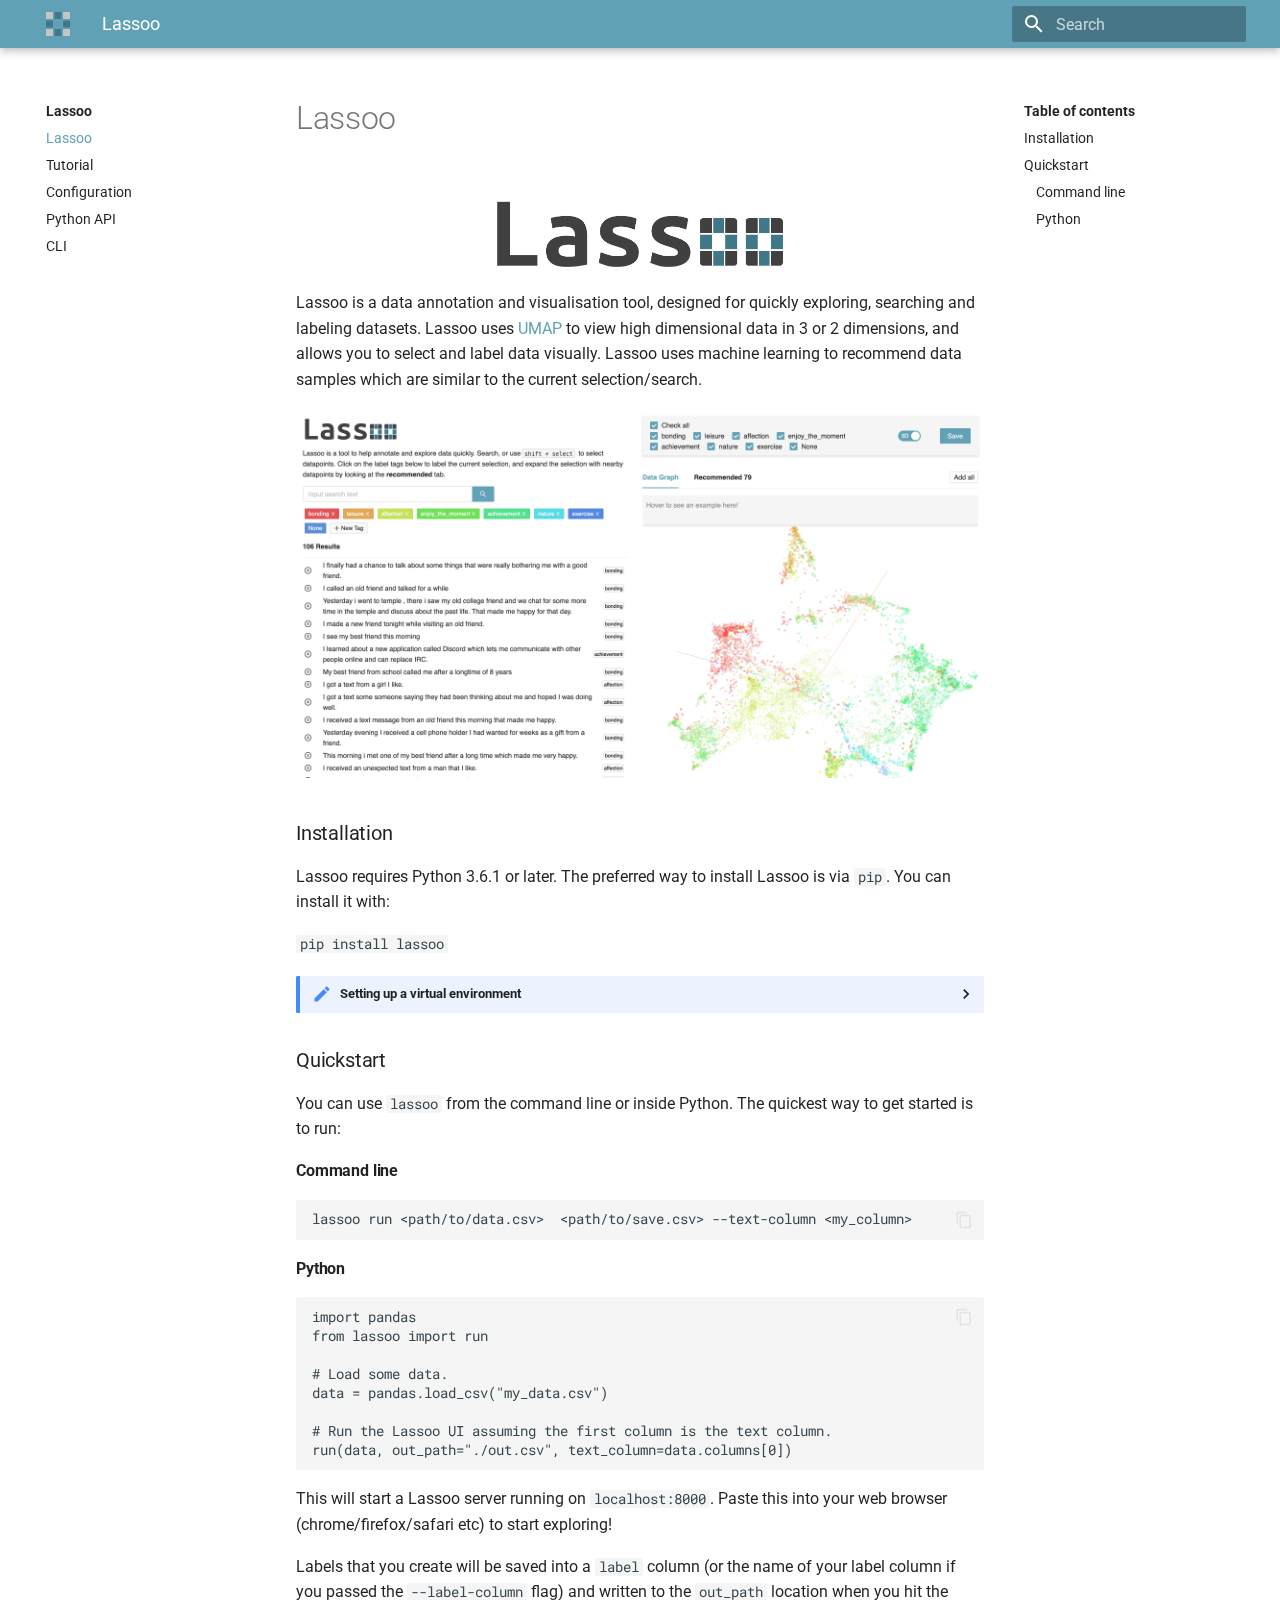
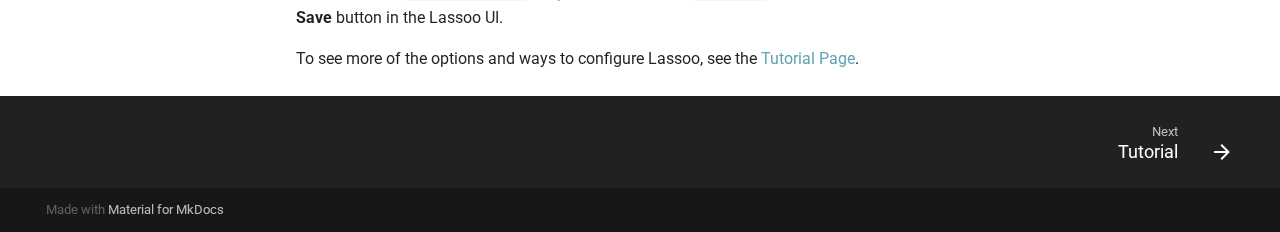
==== docs/index.html @ e3bbf241 "sketch" ====
<!doctype html>
<html lang="en" class="no-js">
  <head>
    
      <meta charset="utf-8">
      <meta name="viewport" content="width=device-width,initial-scale=1">
      
      
      
      
      <link rel="icon" href="img/lassoo.svg">
      <meta name="generator" content="mkdocs-1.1.2, mkdocs-material-7.1.0">
    
    
      
        <title>Lassoo</title>
      
    
    
      <link rel="stylesheet" href="assets/stylesheets/main.33e2939f.min.css">
      
        
        <link rel="stylesheet" href="assets/stylesheets/palette.ef6f36e2.min.css">
        
      
    
    
    
      
        
        <link rel="preconnect" href="https://fonts.gstatic.com" crossorigin>
        <link rel="stylesheet" href="https://fonts.googleapis.com/css?family=Roboto:300,400,400i,700%7CRoboto+Mono&display=fallback">
        <style>:root{--md-text-font-family:"Roboto";--md-code-font-family:"Roboto Mono"}</style>
      
    
    
    
      <link rel="stylesheet" href="extra.css">
    
    
      
    
    
  </head>
  
  
    
    
    
    
    
    <body dir="ltr" data-md-color-scheme="" data-md-color-primary="none" data-md-color-accent="none">
  
    
    <script>function __prefix(e){return new URL(".",location).pathname+"."+e}function __get(e,t=localStorage){return JSON.parse(t.getItem(__prefix(e)))}</script>
    
    <input class="md-toggle" data-md-toggle="drawer" type="checkbox" id="__drawer" autocomplete="off">
    <input class="md-toggle" data-md-toggle="search" type="checkbox" id="__search" autocomplete="off">
    <label class="md-overlay" for="__drawer"></label>
    <div data-md-component="skip">
      
        
        <a href="#installation" class="md-skip">
          Skip to content
        </a>
      
    </div>
    <div data-md-component="announce">
      
    </div>
    
      <header class="md-header" data-md-component="header">
  <nav class="md-header__inner md-grid" aria-label="Header">
    <a href="." title="Lassoo" class="md-header__button md-logo" aria-label="Lassoo" data-md-component="logo">
      
  <img src="img/lassoo.svg" alt="logo">

    </a>
    <label class="md-header__button md-icon" for="__drawer">
      <svg xmlns="http://www.w3.org/2000/svg" viewBox="0 0 24 24"><path d="M3 6h18v2H3V6m0 5h18v2H3v-2m0 5h18v2H3v-2z"/></svg>
    </label>
    <div class="md-header__title" data-md-component="header-title">
      <div class="md-header__ellipsis">
        <div class="md-header__topic">
          <span class="md-ellipsis">
            Lassoo
          </span>
        </div>
        <div class="md-header__topic" data-md-component="header-topic">
          <span class="md-ellipsis">
            
              Lassoo
            
          </span>
        </div>
      </div>
    </div>
    
    
    
      <label class="md-header__button md-icon" for="__search">
        <svg xmlns="http://www.w3.org/2000/svg" viewBox="0 0 24 24"><path d="M9.5 3A6.5 6.5 0 0 1 16 9.5c0 1.61-.59 3.09-1.56 4.23l.27.27h.79l5 5-1.5 1.5-5-5v-.79l-.27-.27A6.516 6.516 0 0 1 9.5 16 6.5 6.5 0 0 1 3 9.5 6.5 6.5 0 0 1 9.5 3m0 2C7 5 5 7 5 9.5S7 14 9.5 14 14 12 14 9.5 12 5 9.5 5z"/></svg>
      </label>
      
<div class="md-search" data-md-component="search" role="dialog">
  <label class="md-search__overlay" for="__search"></label>
  <div class="md-search__inner" role="search">
    <form class="md-search__form" name="search">
      <input type="text" class="md-search__input" name="query" aria-label="Search" placeholder="Search" autocapitalize="off" autocorrect="off" autocomplete="off" spellcheck="false" data-md-component="search-query" data-md-state="active" required>
      <label class="md-search__icon md-icon" for="__search">
        <svg xmlns="http://www.w3.org/2000/svg" viewBox="0 0 24 24"><path d="M9.5 3A6.5 6.5 0 0 1 16 9.5c0 1.61-.59 3.09-1.56 4.23l.27.27h.79l5 5-1.5 1.5-5-5v-.79l-.27-.27A6.516 6.516 0 0 1 9.5 16 6.5 6.5 0 0 1 3 9.5 6.5 6.5 0 0 1 9.5 3m0 2C7 5 5 7 5 9.5S7 14 9.5 14 14 12 14 9.5 12 5 9.5 5z"/></svg>
        <svg xmlns="http://www.w3.org/2000/svg" viewBox="0 0 24 24"><path d="M20 11v2H8l5.5 5.5-1.42 1.42L4.16 12l7.92-7.92L13.5 5.5 8 11h12z"/></svg>
      </label>
      <button type="reset" class="md-search__icon md-icon" aria-label="Clear" tabindex="-1">
        <svg xmlns="http://www.w3.org/2000/svg" viewBox="0 0 24 24"><path d="M19 6.41 17.59 5 12 10.59 6.41 5 5 6.41 10.59 12 5 17.59 6.41 19 12 13.41 17.59 19 19 17.59 13.41 12 19 6.41z"/></svg>
      </button>
    </form>
    <div class="md-search__output">
      <div class="md-search__scrollwrap" data-md-scrollfix>
        <div class="md-search-result" data-md-component="search-result">
          <div class="md-search-result__meta">
            Initializing search
          </div>
          <ol class="md-search-result__list"></ol>
        </div>
      </div>
    </div>
  </div>
</div>
    
    
  </nav>
</header>
    
    <div class="md-container" data-md-component="container">
      
      
        
      
      <main class="md-main" data-md-component="main">
        <div class="md-main__inner md-grid">
          
            
              
              <div class="md-sidebar md-sidebar--primary" data-md-component="sidebar" data-md-type="navigation" >
                <div class="md-sidebar__scrollwrap">
                  <div class="md-sidebar__inner">
                    


<nav class="md-nav md-nav--primary" aria-label="Navigation" data-md-level="0">
  <label class="md-nav__title" for="__drawer">
    <a href="." title="Lassoo" class="md-nav__button md-logo" aria-label="Lassoo" data-md-component="logo">
      
  <img src="img/lassoo.svg" alt="logo">

    </a>
    Lassoo
  </label>
  
  <ul class="md-nav__list" data-md-scrollfix>
    
      
      
      

  
  
    
  
  
    <li class="md-nav__item md-nav__item--active">
      
      <input class="md-nav__toggle md-toggle" data-md-toggle="toc" type="checkbox" id="__toc">
      
      
        <label class="md-nav__link md-nav__link--active" for="__toc">
          Lassoo
          <span class="md-nav__icon md-icon"></span>
        </label>
      
      <a href="." class="md-nav__link md-nav__link--active">
        Lassoo
      </a>
      
        
<nav class="md-nav md-nav--secondary" aria-label="Table of contents">
  
  
  
    <label class="md-nav__title" for="__toc">
      <span class="md-nav__icon md-icon"></span>
      Table of contents
    </label>
    <ul class="md-nav__list" data-md-component="toc" data-md-scrollfix>
      
        <li class="md-nav__item">
  <a href="#installation" class="md-nav__link">
    Installation
  </a>
  
</li>
      
        <li class="md-nav__item">
  <a href="#quickstart" class="md-nav__link">
    Quickstart
  </a>
  
    <nav class="md-nav" aria-label="Quickstart">
      <ul class="md-nav__list">
        
          <li class="md-nav__item">
  <a href="#command-line" class="md-nav__link">
    Command line
  </a>
  
</li>
        
          <li class="md-nav__item">
  <a href="#python" class="md-nav__link">
    Python
  </a>
  
</li>
        
      </ul>
    </nav>
  
</li>
      
    </ul>
  
</nav>
      
    </li>
  

    
      
      
      

  
  
  
    <li class="md-nav__item">
      <a href="tutorial/" class="md-nav__link">
        Tutorial
      </a>
    </li>
  

    
      
      
      

  
  
  
    <li class="md-nav__item">
      <a href="configuration/" class="md-nav__link">
        Configuration
      </a>
    </li>
  

    
      
      
      

  
  
  
    <li class="md-nav__item">
      <a href="python/" class="md-nav__link">
        Python API
      </a>
    </li>
  

    
      
      
      

  
  
  
    <li class="md-nav__item">
      <a href="cli/" class="md-nav__link">
        CLI
      </a>
    </li>
  

    
  </ul>
</nav>
                  </div>
                </div>
              </div>
            
            
              
              <div class="md-sidebar md-sidebar--secondary" data-md-component="sidebar" data-md-type="toc" >
                <div class="md-sidebar__scrollwrap">
                  <div class="md-sidebar__inner">
                    
<nav class="md-nav md-nav--secondary" aria-label="Table of contents">
  
  
  
    <label class="md-nav__title" for="__toc">
      <span class="md-nav__icon md-icon"></span>
      Table of contents
    </label>
    <ul class="md-nav__list" data-md-component="toc" data-md-scrollfix>
      
        <li class="md-nav__item">
  <a href="#installation" class="md-nav__link">
    Installation
  </a>
  
</li>
      
        <li class="md-nav__item">
  <a href="#quickstart" class="md-nav__link">
    Quickstart
  </a>
  
    <nav class="md-nav" aria-label="Quickstart">
      <ul class="md-nav__list">
        
          <li class="md-nav__item">
  <a href="#command-line" class="md-nav__link">
    Command line
  </a>
  
</li>
        
          <li class="md-nav__item">
  <a href="#python" class="md-nav__link">
    Python
  </a>
  
</li>
        
      </ul>
    </nav>
  
</li>
      
    </ul>
  
</nav>
                  </div>
                </div>
              </div>
            
          
          <div class="md-content" data-md-component="content">
            <article class="md-content__inner md-typeset">
              
                
                
                  <h1>Lassoo</h1>
                
                <p align="center">
<img src="./img/lassoo-text.png" width="300" title="hover text"> 
</p>

<p>Lassoo is a data annotation and visualisation tool, designed for quickly exploring, searching and labeling datasets. Lassoo uses <a href="https://umap-learn.readthedocs.io/en/latest/">UMAP</a> to view high dimensional data in 3 or 2 dimensions, and
allows you to select and label data visually. Lassoo uses machine learning to recommend data samples which are similar
to the current selection/search.</p>
<p><img src="./img/overview.png" title="ui example"> </p>
<h3 id="installation">Installation<a class="headerlink" href="#installation" title="Permanent link">#</a></h3>
<p>Lassoo requires Python 3.6.1 or later.
The preferred way to install Lassoo is via <code>pip</code>. You can install it with:</p>
<p><code>pip install lassoo</code></p>
<details>
<summary>Setting up a virtual environment </summary>

[Conda](https://conda.io/) can be used set up a virtual environment with the
version of Python required for Lassoo.  If you already have a Python 3
environment you want to use, you can skip to the 'installing via pip' section.

1.  [Download and install Conda](https://conda.io/projects/conda/en/latest/user-guide/install/index.html).

2.  Create a Conda environment with Python 3.7 (3.6 or 3.8 would work as well):

    ```
    conda create -n lassoo python=3.7
    ```

3.  Activate the Conda environment. You will need to activate the Conda environment in each terminal in which you want to use Lassoo:

    ```
    conda activate lassoo
    ```

</details>

<h3 id="quickstart">Quickstart<a class="headerlink" href="#quickstart" title="Permanent link">#</a></h3>
<p>You can use <code>lassoo</code> from the command line or inside Python. The quickest way to get started is to run:</p>
<h4 id="command-line">Command line<a class="headerlink" href="#command-line" title="Permanent link">#</a></h4>
<div class="codehilite"><pre><span></span><code>lassoo run &lt;path/to/data.csv&gt;  &lt;path/to/save.csv&gt; --text-column &lt;my_column&gt;
</code></pre></div>

<h4 id="python">Python<a class="headerlink" href="#python" title="Permanent link">#</a></h4>
<div class="codehilite"><pre><span></span><code><span class="kn">import</span> <span class="nn">pandas</span>
<span class="kn">from</span> <span class="nn">lassoo</span> <span class="kn">import</span> <span class="n">run</span>

<span class="c1"># Load some data.</span>
<span class="n">data</span> <span class="o">=</span> <span class="n">pandas</span><span class="o">.</span><span class="n">load_csv</span><span class="p">(</span><span class="s2">&quot;my_data.csv&quot;</span><span class="p">)</span>

<span class="c1"># Run the Lassoo UI assuming the first column is the text column.</span>
<span class="n">run</span><span class="p">(</span><span class="n">data</span><span class="p">,</span> <span class="n">out_path</span><span class="o">=</span><span class="s2">&quot;./out.csv&quot;</span><span class="p">,</span> <span class="n">text_column</span><span class="o">=</span><span class="n">data</span><span class="o">.</span><span class="n">columns</span><span class="p">[</span><span class="mi">0</span><span class="p">])</span>
</code></pre></div>

<p>This will start a Lassoo server running on <code>localhost:8000</code>. Paste this into your web browser (chrome/firefox/safari etc) to start exploring!</p>
<p>Labels that you create will be saved into a <code>label</code> column (or the name of your label column if you passed the <code>--label-column</code> flag) and written to the <code>out_path</code> location when you hit the <strong>Save</strong> button in the Lassoo UI.</p>
<p>To see more of the options and ways to configure Lassoo, see the <a href="tutorial/">Tutorial Page</a>.</p>
                
              
              
                


              
            </article>
          </div>
        </div>
        
      </main>
      
        
<footer class="md-footer">
  
    <nav class="md-footer__inner md-grid" aria-label="Footer">
      
      
        <a href="tutorial/" class="md-footer__link md-footer__link--next" rel="next">
          <div class="md-footer__title">
            <div class="md-ellipsis">
              <span class="md-footer__direction">
                Next
              </span>
              Tutorial
            </div>
          </div>
          <div class="md-footer__button md-icon">
            <svg xmlns="http://www.w3.org/2000/svg" viewBox="0 0 24 24"><path d="M4 11v2h12l-5.5 5.5 1.42 1.42L19.84 12l-7.92-7.92L10.5 5.5 16 11H4z"/></svg>
          </div>
        </a>
      
    </nav>
  
  <div class="md-footer-meta md-typeset">
    <div class="md-footer-meta__inner md-grid">
      <div class="md-footer-copyright">
        
        Made with
        <a href="https://squidfunk.github.io/mkdocs-material/" target="_blank" rel="noopener">
          Material for MkDocs
        </a>
        
      </div>
      
    </div>
  </div>
</footer>
      
    </div>
    <div class="md-dialog" data-md-component="dialog">
      <div class="md-dialog__inner md-typeset"></div>
    </div>
    <script id="__config" type="application/json">{"base": ".", "features": [], "translations": {"clipboard.copy": "Copy to clipboard", "clipboard.copied": "Copied to clipboard", "search.config.lang": "en", "search.config.pipeline": "trimmer, stopWordFilter", "search.config.separator": "[\\s\\-]+", "search.placeholder": "Search", "search.result.placeholder": "Type to start searching", "search.result.none": "No matching documents", "search.result.one": "1 matching document", "search.result.other": "# matching documents", "search.result.more.one": "1 more on this page", "search.result.more.other": "# more on this page", "search.result.term.missing": "Missing"}, "search": "assets/javascripts/workers/search.fe42c31b.min.js", "version": null}</script>
    
    
      <script src="assets/javascripts/bundle.d892486b.min.js"></script>
      
    
  </body>
</html>
---- docs/assets/stylesheets/main.33e2939f.min.css ----
@charset "UTF-8";html{box-sizing:border-box;-webkit-text-size-adjust:none;-ms-text-size-adjust:none;text-size-adjust:none}*,:after,:before{box-sizing:inherit}body{margin:0}a,button,input,label{-webkit-tap-highlight-color:transparent}a{color:inherit;text-decoration:none}hr{display:block;box-sizing:initial;height:.05rem;padding:0;overflow:visible;border:0}small{font-size:80%}sub,sup{line-height:1em}img{border-style:none}table{border-collapse:initial;border-spacing:0}td,th{font-weight:400;vertical-align:top}button{margin:0;padding:0;font-size:inherit;background:transparent;border:0}input{border:0;outline:none}:root{--md-default-fg-color:rgba(0,0,0,0.87);--md-default-fg-color--light:rgba(0,0,0,0.54);--md-default-fg-color--lighter:rgba(0,0,0,0.32);--md-default-fg-color--lightest:rgba(0,0,0,0.07);--md-default-bg-color:#fff;--md-default-bg-color--light:hsla(0,0%,100%,0.7);--md-default-bg-color--lighter:hsla(0,0%,100%,0.3);--md-default-bg-color--lightest:hsla(0,0%,100%,0.12);--md-primary-fg-color:#4051b5;--md-primary-fg-color--light:#5d6cc0;--md-primary-fg-color--dark:#303fa1;--md-primary-bg-color:#fff;--md-primary-bg-color--light:hsla(0,0%,100%,0.7);--md-accent-fg-color:#526cfe;--md-accent-fg-color--transparent:rgba(83,108,254,0.1);--md-accent-bg-color:#fff;--md-accent-bg-color--light:hsla(0,0%,100%,0.7)}:root>*{--md-code-fg-color:#36464e;--md-code-bg-color:#f5f5f5;--md-code-hl-color:rgba(255,255,0,0.5);--md-code-hl-number-color:#d52a2a;--md-code-hl-special-color:#db1457;--md-code-hl-function-color:#a846b9;--md-code-hl-constant-color:#6e59d9;--md-code-hl-keyword-color:#3f6ec6;--md-code-hl-string-color:#1c7d4d;--md-code-hl-name-color:var(--md-code-fg-color);--md-code-hl-operator-color:var(--md-default-fg-color--light);--md-code-hl-punctuation-color:var(--md-default-fg-color--light);--md-code-hl-comment-color:var(--md-default-fg-color--light);--md-code-hl-generic-color:var(--md-default-fg-color--light);--md-code-hl-variable-color:var(--md-default-fg-color--light);--md-typeset-color:var(--md-default-fg-color);--md-typeset-a-color:var(--md-primary-fg-color);--md-typeset-mark-color:rgba(255,255,0,0.5);--md-typeset-del-color:rgba(245,80,61,0.15);--md-typeset-ins-color:rgba(11,213,112,0.15);--md-typeset-kbd-color:#fafafa;--md-typeset-kbd-accent-color:#fff;--md-typeset-kbd-border-color:#b8b8b8;--md-admonition-fg-color:var(--md-default-fg-color);--md-admonition-bg-color:var(--md-default-bg-color);--md-footer-fg-color:#fff;--md-footer-fg-color--light:hsla(0,0%,100%,0.7);--md-footer-fg-color--lighter:hsla(0,0%,100%,0.3);--md-footer-bg-color:rgba(0,0,0,0.87);--md-footer-bg-color--dark:rgba(0,0,0,0.32)}.md-icon svg{display:block;width:1.2rem;height:1.2rem;fill:currentColor}body{-webkit-font-smoothing:antialiased;-moz-osx-font-smoothing:grayscale}body,input{font-feature-settings:"kern","liga";font-family:var(--md-text-font-family,_),-apple-system,BlinkMacSystemFont,Helvetica,Arial,sans-serif}body,code,input,kbd,pre{color:var(--md-typeset-color)}code,kbd,pre{font-feature-settings:"kern";font-family:var(--md-code-font-family,_),SFMono-Regular,Consolas,Menlo,monospace}:root{--md-typeset-table--ascending:url("data:image/svg+xml;charset=utf-8,<svg xmlns='http://www.w3.org/2000/svg' viewBox='0 0 24 24'><path d='M11 4h2v12l5.5-5.5 1.42 1.42L12 19.84l-7.92-7.92L5.5 10.5 11 16V4z'/></svg>");--md-typeset-table--descending:url("data:image/svg+xml;charset=utf-8,<svg xmlns='http://www.w3.org/2000/svg' viewBox='0 0 24 24'><path d='M13 20h-2V8l-5.5 5.5-1.42-1.42L12 4.16l7.92 7.92-1.42 1.42L13 8v12z'/></svg>")}.md-typeset{font-size:.8rem;line-height:1.6;-webkit-print-color-adjust:exact;color-adjust:exact}@media print{.md-typeset{font-size:.68rem}}.md-typeset blockquote,.md-typeset dl,.md-typeset figure,.md-typeset ol,.md-typeset pre,.md-typeset ul{display:flow-root;margin:1em 0}.md-typeset h1{margin:0 0 1.25em;color:var(--md-default-fg-color--light);font-size:2em;line-height:1.3}.md-typeset h1,.md-typeset h2{font-weight:300;letter-spacing:-.01em}.md-typeset h2{margin:1.6em 0 .64em;font-size:1.5625em;line-height:1.4}.md-typeset h3{margin:1.6em 0 .8em;font-weight:400;font-size:1.25em;line-height:1.5;letter-spacing:-.01em}.md-typeset h2+h3{margin-top:.8em}.md-typeset h4{margin:1em 0;font-weight:700;letter-spacing:-.01em}.md-typeset h5,.md-typeset h6{margin:1.25em 0;color:var(--md-default-fg-color--light);font-weight:700;font-size:.8em;letter-spacing:-.01em}.md-typeset h5{text-transform:uppercase}.md-typeset hr{display:flow-root;margin:1.5em 0;border-bottom:.05rem solid var(--md-default-fg-color--lightest)}.md-typeset a{color:var(--md-typeset-a-color);word-break:break-word}.md-typeset a,.md-typeset a:before{transition:color 125ms}.md-typeset a:focus,.md-typeset a:hover{color:var(--md-accent-fg-color)}.md-typeset code,.md-typeset kbd,.md-typeset pre{color:var(--md-code-fg-color);direction:ltr}@media print{.md-typeset code,.md-typeset kbd,.md-typeset pre{white-space:pre-wrap}}.md-typeset code{padding:0 .2941176471em;font-size:.85em;word-break:break-word;background-color:var(--md-code-bg-color);border-radius:.1rem;-webkit-box-decoration-break:clone;box-decoration-break:clone}.md-typeset code:not(.focus-visible){outline:none;-webkit-tap-highlight-color:transparent}.md-typeset h1 code,.md-typeset h2 code,.md-typeset h3 code,.md-typeset h4 code,.md-typeset h5 code,.md-typeset h6 code{margin:initial;padding:initial;background-color:initial;box-shadow:none}.md-typeset a code{color:currentColor}.md-typeset pre{position:relative;line-height:1.4}.md-typeset pre>code{display:block;margin:0;padding:.7720588235em 1.1764705882em;overflow:auto;word-break:normal;box-shadow:none;-webkit-box-decoration-break:slice;box-decoration-break:slice;touch-action:auto;scrollbar-width:thin;scrollbar-color:var(--md-default-fg-color--lighter) transparent}.md-typeset pre>code:hover{scrollbar-color:var(--md-accent-fg-color) transparent}.md-typeset pre>code::-webkit-scrollbar{width:.2rem;height:.2rem}.md-typeset pre>code::-webkit-scrollbar-thumb{background-color:var(--md-default-fg-color--lighter)}.md-typeset pre>code::-webkit-scrollbar-thumb:hover{background-color:var(--md-accent-fg-color)}@media screen and (max-width:44.9375em){.md-typeset>pre{margin:1em -.8rem}.md-typeset>pre code{border-radius:0}}.md-typeset kbd{display:inline-block;padding:0 .6666666667em;color:var(--md-default-fg-color);font-size:.75em;vertical-align:text-top;word-break:break-word;background-color:var(--md-typeset-kbd-color);border-radius:.1rem;box-shadow:0 .1rem 0 .05rem var(--md-typeset-kbd-border-color),0 .1rem 0 var(--md-typeset-kbd-border-color),0 -.1rem .2rem var(--md-typeset-kbd-accent-color) inset}.md-typeset mark{color:inherit;word-break:break-word;background-color:var(--md-typeset-mark-color);-webkit-box-decoration-break:clone;box-decoration-break:clone}.md-typeset abbr{text-decoration:none;border-bottom:.05rem dotted var(--md-default-fg-color--light);cursor:help}@media (hover:none){.md-typeset abbr{position:relative}.md-typeset abbr[title]:focus:after,.md-typeset abbr[title]:hover:after{box-shadow:0 2px 2px 0 rgba(0,0,0,.14),0 1px 5px 0 rgba(0,0,0,.12),0 3px 1px -2px rgba(0,0,0,.2);position:absolute;left:0;display:inline-block;width:auto;min-width:-webkit-max-content;min-width:-moz-max-content;min-width:max-content;max-width:80%;margin-top:2em;padding:.2rem .3rem;color:var(--md-default-bg-color);font-size:.7rem;background-color:var(--md-default-fg-color);border-radius:.1rem;content:attr(title)}}.md-typeset small{opacity:.75}.md-typeset sub,.md-typeset sup{margin-left:.078125em}[dir=rtl] .md-typeset sub,[dir=rtl] .md-typeset sup{margin-right:.078125em;margin-left:0}.md-typeset blockquote{padding-left:.6rem;color:var(--md-default-fg-color--light);border-left:.2rem solid var(--md-default-fg-color--lighter)}[dir=rtl] .md-typeset blockquote{padding-right:.6rem;padding-left:0;border-right:.2rem solid var(--md-default-fg-color--lighter);border-left:initial}.md-typeset ul{list-style-type:disc}.md-typeset ol,.md-typeset ul{margin-left:.625em;padding:0}[dir=rtl] .md-typeset ol,[dir=rtl] .md-typeset ul{margin-right:.625em;margin-left:0}.md-typeset ol ol,.md-typeset ul ol{list-style-type:lower-alpha}.md-typeset ol ol ol,.md-typeset ul ol ol{list-style-type:lower-roman}.md-typeset ol li,.md-typeset ul li{margin-bottom:.5em;margin-left:1.25em}[dir=rtl] .md-typeset ol li,[dir=rtl] .md-typeset ul li{margin-right:1.25em;margin-left:0}.md-typeset ol li blockquote,.md-typeset ol li p,.md-typeset ul li blockquote,.md-typeset ul li p{margin:.5em 0}.md-typeset ol li:last-child,.md-typeset ul li:last-child{margin-bottom:0}.md-typeset ol li ol,.md-typeset ol li ul,.md-typeset ul li ol,.md-typeset ul li ul{margin:.5em 0 .5em .625em}[dir=rtl] .md-typeset ol li ol,[dir=rtl] .md-typeset ol li ul,[dir=rtl] .md-typeset ul li ol,[dir=rtl] .md-typeset ul li ul{margin-right:.625em;margin-left:0}.md-typeset dd{margin:1em 0 1.5em 1.875em}[dir=rtl] .md-typeset dd{margin-right:1.875em;margin-left:0}.md-typeset img,.md-typeset svg{max-width:100%;height:auto}.md-typeset img[align=left],.md-typeset svg[align=left]{margin:1em 1em 1em 0}.md-typeset img[align=right],.md-typeset svg[align=right]{margin:1em 0 1em 1em}.md-typeset img[align]:only-child,.md-typeset svg[align]:only-child{margin-top:0}.md-typeset figure{width:-webkit-fit-content;width:-moz-fit-content;width:fit-content;max-width:100%;margin:0 auto;text-align:center}.md-typeset figure img{display:block}.md-typeset figcaption{max-width:24rem;margin:1em auto 2em;font-style:italic}.md-typeset iframe{max-width:100%}.md-typeset table:not([class]){display:inline-block;max-width:100%;overflow:auto;font-size:.64rem;background-color:var(--md-default-bg-color);border-radius:.1rem;box-shadow:0 .2rem .5rem rgba(0,0,0,.05),0 0 .05rem rgba(0,0,0,.1);touch-action:auto}@media print{.md-typeset table:not([class]){display:table}}.md-typeset table:not([class])+*{margin-top:1.5em}.md-typeset table:not([class]) td>:first-child,.md-typeset table:not([class]) th>:first-child{margin-top:0}.md-typeset table:not([class]) td>:last-child,.md-typeset table:not([class]) th>:last-child{margin-bottom:0}.md-typeset table:not([class]) td:not([align]),.md-typeset table:not([class]) th:not([align]){text-align:left}[dir=rtl] .md-typeset table:not([class]) td:not([align]),[dir=rtl] .md-typeset table:not([class]) th:not([align]){text-align:right}.md-typeset table:not([class]) th{min-width:5rem;padding:.9375em 1.25em;color:var(--md-default-bg-color);vertical-align:top;background-color:var(--md-default-fg-color--light)}.md-typeset table:not([class]) th a{color:inherit}.md-typeset table:not([class]) td{padding:.9375em 1.25em;vertical-align:top;border-top:.05rem solid var(--md-default-fg-color--lightest)}.md-typeset table:not([class]) tr{transition:background-color 125ms}.md-typeset table:not([class]) tr:hover{background-color:rgba(0,0,0,.035);box-shadow:0 .05rem 0 var(--md-default-bg-color) inset}.md-typeset table:not([class]) tr:first-child td{border-top:0}.md-typeset table:not([class]) a{word-break:normal}.md-typeset table th[role=columnheader]{cursor:pointer}.md-typeset table th[role=columnheader]:after{display:inline-block;width:1.2em;height:1.2em;margin-left:.5em;vertical-align:sub;-webkit-mask-repeat:no-repeat;mask-repeat:no-repeat;-webkit-mask-size:contain;mask-size:contain;content:""}.md-typeset table th[role=columnheader][aria-sort=ascending]:after{background-color:currentColor;-webkit-mask-image:var(--md-typeset-table--ascending);mask-image:var(--md-typeset-table--ascending)}.md-typeset table th[role=columnheader][aria-sort=descending]:after{background-color:currentColor;-webkit-mask-image:var(--md-typeset-table--descending);mask-image:var(--md-typeset-table--descending)}.md-typeset__scrollwrap{margin:1em -.8rem;overflow-x:auto;touch-action:auto}.md-typeset__table{display:inline-block;margin-bottom:.5em;padding:0 .8rem}@media print{.md-typeset__table{display:block}}html .md-typeset__table table{display:table;width:100%;margin:0;overflow:hidden}html{height:100%;overflow-x:hidden;font-size:125%}@media screen and (min-width:100em){html{font-size:137.5%}}@media screen and (min-width:125em){html{font-size:150%}}body{position:relative;display:flex;flex-direction:column;width:100%;min-height:100%;font-size:.5rem;background-color:var(--md-default-bg-color)}@media print{body{display:block}}@media screen and (max-width:59.9375em){body[data-md-state=lock]{position:fixed}}.md-grid{max-width:61rem;margin-right:auto;margin-left:auto}.md-container{display:flex;flex-direction:column;flex-grow:1}@media print{.md-container{display:block}}.md-main{flex-grow:1}.md-main__inner{display:flex;height:100%;margin-top:1.5rem}.md-ellipsis{overflow:hidden;white-space:nowrap;text-overflow:ellipsis}.md-toggle{display:none}.md-option{position:absolute;width:0;height:0;opacity:0}.md-option:checked+label:not([hidden]){display:block}.md-option.focus-visible+label{outline-style:auto}.md-skip{position:fixed;z-index:-1;margin:.5rem;padding:.3rem .5rem;color:var(--md-default-bg-color);font-size:.64rem;background-color:var(--md-default-fg-color);border-radius:.1rem;transform:translateY(.4rem);opacity:0}.md-skip:focus{z-index:10;transform:translateY(0);opacity:1;transition:transform .25s cubic-bezier(.4,0,.2,1),opacity 175ms 75ms}@page{margin:25mm}.md-announce{overflow:auto;background-color:var(--md-footer-bg-color)}@media print{.md-announce{display:none}}.md-announce__inner{margin:.6rem auto;padding:0 .8rem;color:var(--md-footer-fg-color);font-size:.7rem}:root{--md-clipboard-icon:url("data:image/svg+xml;charset=utf-8,<svg xmlns='http://www.w3.org/2000/svg' viewBox='0 0 24 24'><path d='M19 21H8V7h11m0-2H8a2 2 0 0 0-2 2v14a2 2 0 0 0 2 2h11a2 2 0 0 0 2-2V7a2 2 0 0 0-2-2m-3-4H4a2 2 0 0 0-2 2v14h2V3h12V1z'/></svg>")}.md-clipboard{position:absolute;top:.5em;right:.5em;z-index:1;width:1.5em;height:1.5em;color:var(--md-default-fg-color--lightest);border-radius:.1rem;cursor:pointer;transition:color .25s}@media print{.md-clipboard{display:none}}.md-clipboard:not(.focus-visible){outline:none;-webkit-tap-highlight-color:transparent}:hover>.md-clipboard{color:var(--md-default-fg-color--light)}.md-clipboard:focus,.md-clipboard:hover{color:var(--md-accent-fg-color)}.md-clipboard:after{display:block;width:1.125em;height:1.125em;margin:0 auto;background-color:currentColor;-webkit-mask-image:var(--md-clipboard-icon);mask-image:var(--md-clipboard-icon);-webkit-mask-repeat:no-repeat;mask-repeat:no-repeat;-webkit-mask-size:contain;mask-size:contain;content:""}.md-clipboard--inline{cursor:pointer}.md-clipboard--inline code{transition:color .25s,background-color .25s}.md-clipboard--inline:focus code,.md-clipboard--inline:hover code{color:var(--md-accent-fg-color);background-color:var(--md-accent-fg-color--transparent)}.md-content{flex-grow:1;overflow:hidden;scroll-padding-top:51.2rem}.md-content__inner{margin:0 .8rem 1.2rem;padding-top:.6rem}@media screen and (min-width:76.25em){.md-sidebar--primary:not([hidden])~.md-content>.md-content__inner{margin-left:1.2rem}[dir=rtl] .md-sidebar--primary:not([hidden])~.md-content>.md-content__inner{margin-right:1.2rem;margin-left:.8rem}.md-sidebar--secondary:not([hidden])~.md-content>.md-content__inner{margin-right:1.2rem}[dir=rtl] .md-sidebar--secondary:not([hidden])~.md-content>.md-content__inner{margin-right:.8rem;margin-left:1.2rem}}.md-content__inner:before{display:block;height:.4rem;content:""}.md-content__inner>:last-child{margin-bottom:0}.md-content__button{float:right;margin:.4rem 0 .4rem .4rem;padding:0}@media print{.md-content__button{display:none}}[dir=rtl] .md-content__button{float:left;margin-right:.4rem;margin-left:0}[dir=rtl] .md-content__button svg{transform:scaleX(-1)}.md-typeset .md-content__button{color:var(--md-default-fg-color--lighter)}.md-content__button svg{display:inline;vertical-align:top}.md-dialog{box-shadow:0 2px 2px 0 rgba(0,0,0,.14),0 1px 5px 0 rgba(0,0,0,.12),0 3px 1px -2px rgba(0,0,0,.2);position:fixed;right:.8rem;bottom:.8rem;left:auto;z-index:2;min-width:11.1rem;padding:.4rem .6rem;background-color:var(--md-default-fg-color);border-radius:.1rem;transform:translateY(100%);opacity:0;transition:transform 0ms .4s,opacity .4s;pointer-events:none}@media print{.md-dialog{display:none}}[dir=rtl] .md-dialog{right:auto;left:.8rem}.md-dialog[data-md-state=open]{transform:translateY(0);opacity:1;transition:transform .4s cubic-bezier(.075,.85,.175,1),opacity .4s;pointer-events:auto}.md-dialog__inner{color:var(--md-default-bg-color);font-size:.7rem}.md-typeset .md-button{display:inline-block;padding:.625em 2em;color:var(--md-primary-fg-color);font-weight:700;border:.1rem solid;border-radius:.1rem;transition:color 125ms,background-color 125ms,border-color 125ms}.md-typeset .md-button--primary{color:var(--md-primary-bg-color);background-color:var(--md-primary-fg-color);border-color:var(--md-primary-fg-color)}.md-typeset .md-button:focus,.md-typeset .md-button:hover{color:var(--md-accent-bg-color);background-color:var(--md-accent-fg-color);border-color:var(--md-accent-fg-color)}.md-typeset .md-input{height:1.8rem;padding:0 .6rem;font-size:.8rem;border-radius:.1rem;box-shadow:0 .2rem .5rem rgba(0,0,0,.1),0 .025rem .05rem rgba(0,0,0,.1);transition:box-shadow .25s}.md-typeset .md-input:focus,.md-typeset .md-input:hover{box-shadow:0 .4rem 1rem rgba(0,0,0,.15),0 .025rem .05rem rgba(0,0,0,.15)}.md-typeset .md-input--stretch{width:100%}.md-header{position:-webkit-sticky;position:sticky;top:0;right:0;left:0;z-index:2;color:var(--md-primary-bg-color);background-color:var(--md-primary-fg-color);box-shadow:0 0 .2rem transparent,0 .2rem .4rem transparent}@media print{.md-header{display:none}}.md-header[data-md-state=shadow]{box-shadow:0 0 .2rem rgba(0,0,0,.1),0 .2rem .4rem rgba(0,0,0,.2);transition:transform .25s cubic-bezier(.1,.7,.1,1),box-shadow .25s}.md-header[data-md-state=hidden]{transform:translateY(-100%);transition:transform .25s cubic-bezier(.8,0,.6,1),box-shadow .25s}.md-header .focus-visible{outline-color:currentColor}.md-header__inner{display:flex;align-items:center;padding:0 .2rem}.md-header__button{position:relative;z-index:1;margin:.2rem;padding:.4rem;color:currentColor;vertical-align:middle;cursor:pointer;transition:opacity .25s}.md-header__button:hover{opacity:.7}.md-header__button:not([hidden]){display:inline-block}.md-header__button:not(.focus-visible){outline:none;-webkit-tap-highlight-color:transparent}.md-header__button.md-logo{margin:.2rem;padding:.4rem}@media screen and (max-width:76.1875em){.md-header__button.md-logo{display:none}}.md-header__button.md-logo img,.md-header__button.md-logo svg{display:block;width:1.2rem;height:1.2rem;fill:currentColor}@media screen and (min-width:60em){.md-header__button[for=__search]{display:none}}.no-js .md-header__button[for=__search]{display:none}[dir=rtl] .md-header__button[for=__search] svg{transform:scaleX(-1)}@media screen and (min-width:76.25em){.md-header__button[for=__drawer]{display:none}}.md-header__topic{position:absolute;display:flex;max-width:100%;transition:transform .4s cubic-bezier(.1,.7,.1,1),opacity .15s}.md-header__topic+.md-header__topic{z-index:-1;transform:translateX(1.25rem);opacity:0;transition:transform .4s cubic-bezier(1,.7,.1,.1),opacity .15s;pointer-events:none}[dir=rtl] .md-header__topic+.md-header__topic{transform:translateX(-1.25rem)}.md-header__title{flex-grow:1;height:2.4rem;margin-right:.4rem;margin-left:1rem;font-size:.9rem;line-height:2.4rem}.md-header__title[data-md-state=active] .md-header__topic{z-index:-1;transform:translateX(-1.25rem);opacity:0;transition:transform .4s cubic-bezier(1,.7,.1,.1),opacity .15s;pointer-events:none}[dir=rtl] .md-header__title[data-md-state=active] .md-header__topic{transform:translateX(1.25rem)}.md-header__title[data-md-state=active] .md-header__topic+.md-header__topic{z-index:0;transform:translateX(0);opacity:1;transition:transform .4s cubic-bezier(.1,.7,.1,1),opacity .15s;pointer-events:auto}.md-header__title>.md-header__ellipsis{position:relative;width:100%;height:100%}.md-header__option{display:flex;flex-shrink:0;max-width:100%;white-space:nowrap;transition:max-width 0ms .25s,opacity .25s .25s}[data-md-toggle=search]:checked~.md-header .md-header__option{max-width:0;opacity:0;transition:max-width 0ms,opacity 0ms}.md-header__source{display:none}@media screen and (min-width:60em){.md-header__source{display:block;width:11.7rem;max-width:11.7rem;margin-left:1rem}[dir=rtl] .md-header__source{margin-right:1rem;margin-left:0}}@media screen and (min-width:76.25em){.md-header__source{margin-left:1.4rem}[dir=rtl] .md-header__source{margin-right:1.4rem}}.md-footer{color:var(--md-footer-fg-color);background-color:var(--md-footer-bg-color)}@media print{.md-footer{display:none}}.md-footer__inner{padding:.2rem;overflow:auto}.md-footer__link{display:flex;padding-top:1.4rem;padding-bottom:.4rem;transition:opacity .25s}@media screen and (min-width:45em){.md-footer__link{width:50%}}.md-footer__link:focus,.md-footer__link:hover{opacity:.7}.md-footer__link--prev{float:left}@media screen and (max-width:44.9375em){.md-footer__link--prev{width:25%}.md-footer__link--prev .md-footer__title{display:none}}[dir=rtl] .md-footer__link--prev{float:right}[dir=rtl] .md-footer__link--prev svg{transform:scaleX(-1)}.md-footer__link--next{float:right;text-align:right}@media screen and (max-width:44.9375em){.md-footer__link--next{width:75%}}[dir=rtl] .md-footer__link--next{float:left;text-align:left}[dir=rtl] .md-footer__link--next svg{transform:scaleX(-1)}.md-footer__title{position:relative;flex-grow:1;max-width:calc(100% - 2.4rem);padding:0 1rem;font-size:.9rem;line-height:2.4rem}.md-footer__button{margin:.2rem;padding:.4rem}.md-footer__direction{position:absolute;right:0;left:0;margin-top:-1rem;padding:0 1rem;font-size:.64rem;opacity:.7}.md-footer-meta{background-color:var(--md-footer-bg-color--dark)}.md-footer-meta__inner{display:flex;flex-wrap:wrap;justify-content:space-between;padding:.2rem}html .md-footer-meta.md-typeset a{color:var(--md-footer-fg-color--light)}html .md-footer-meta.md-typeset a:focus,html .md-footer-meta.md-typeset a:hover{color:var(--md-footer-fg-color)}.md-footer-copyright{width:100%;margin:auto .6rem;padding:.4rem 0;color:var(--md-footer-fg-color--lighter);font-size:.64rem}@media screen and (min-width:45em){.md-footer-copyright{width:auto}}.md-footer-copyright__highlight{color:var(--md-footer-fg-color--light)}.md-footer-social{margin:0 .4rem;padding:.2rem 0 .6rem}@media screen and (min-width:45em){.md-footer-social{padding:.6rem 0}}.md-footer-social__link{display:inline-block;width:1.6rem;height:1.6rem;text-align:center}.md-footer-social__link:before{line-height:1.9}.md-footer-social__link svg{max-height:.8rem;vertical-align:-25%;fill:currentColor}:root{--md-nav-icon--prev:url("data:image/svg+xml;charset=utf-8,<svg xmlns='http://www.w3.org/2000/svg' viewBox='0 0 24 24'><path d='M20 11v2H8l5.5 5.5-1.42 1.42L4.16 12l7.92-7.92L13.5 5.5 8 11h12z'/></svg>");--md-nav-icon--next:url("data:image/svg+xml;charset=utf-8,<svg xmlns='http://www.w3.org/2000/svg' viewBox='0 0 24 24'><path d='M8.59 16.58 13.17 12 8.59 7.41 10 6l6 6-6 6-1.41-1.42z'/></svg>");--md-toc-icon:url("data:image/svg+xml;charset=utf-8,<svg xmlns='http://www.w3.org/2000/svg' viewBox='0 0 24 24'><path d='M3 9h14V7H3v2m0 4h14v-2H3v2m0 4h14v-2H3v2m16 0h2v-2h-2v2m0-10v2h2V7h-2m0 6h2v-2h-2v2z'/></svg>")}.md-nav{font-size:.7rem;line-height:1.3}.md-nav__title{display:block;padding:0 .6rem;overflow:hidden;font-weight:700;text-overflow:ellipsis}.md-nav__title .md-nav__button{display:none}.md-nav__title .md-nav__button img{width:auto;height:100%}.md-nav__title .md-nav__button.md-logo img,.md-nav__title .md-nav__button.md-logo svg{display:block;width:2.4rem;height:2.4rem;fill:currentColor}.md-nav__list{margin:0;padding:0;list-style:none}.md-nav__item{padding:0 .6rem}.md-nav__item .md-nav__item{padding-right:0}[dir=rtl] .md-nav__item .md-nav__item{padding-right:.6rem;padding-left:0}.md-nav__link{display:block;margin-top:.625em;overflow:hidden;text-overflow:ellipsis;cursor:pointer;transition:color 125ms;scroll-snap-align:start}.md-nav__link[data-md-state=blur]{color:var(--md-default-fg-color--light)}.md-nav__item .md-nav__link--active{color:var(--md-typeset-a-color)}.md-nav__item--nested>.md-nav__link{color:inherit}.md-nav__link:focus,.md-nav__link:hover{color:var(--md-accent-fg-color)}.md-nav--primary .md-nav__link[for=__toc]{display:none}.md-nav--primary .md-nav__link[for=__toc] .md-icon:after{display:block;width:100%;height:100%;-webkit-mask-image:var(--md-toc-icon);mask-image:var(--md-toc-icon);background-color:currentColor}.md-nav--primary .md-nav__link[for=__toc]~.md-nav,.md-nav__source{display:none}@media screen and (max-width:76.1875em){.md-nav--primary,.md-nav--primary .md-nav{position:absolute;top:0;right:0;left:0;z-index:1;display:flex;flex-direction:column;height:100%;background-color:var(--md-default-bg-color)}.md-nav--primary .md-nav__item,.md-nav--primary .md-nav__title{font-size:.8rem;line-height:1.5}.md-nav--primary .md-nav__title{position:relative;height:5.6rem;padding:3rem .8rem .2rem;color:var(--md-default-fg-color--light);font-weight:400;line-height:2.4rem;white-space:nowrap;background-color:var(--md-default-fg-color--lightest);cursor:pointer}.md-nav--primary .md-nav__title .md-nav__icon{position:absolute;top:.4rem;left:.4rem;display:block;width:1.2rem;height:1.2rem;margin:.2rem}[dir=rtl] .md-nav--primary .md-nav__title .md-nav__icon{right:.4rem;left:auto}.md-nav--primary .md-nav__title .md-nav__icon:after{display:block;width:100%;height:100%;background-color:currentColor;-webkit-mask-image:var(--md-nav-icon--prev);mask-image:var(--md-nav-icon--prev);-webkit-mask-repeat:no-repeat;mask-repeat:no-repeat;-webkit-mask-size:contain;mask-size:contain;content:""}.md-nav--primary .md-nav__title~.md-nav__list{overflow-y:auto;background-color:var(--md-default-bg-color);box-shadow:0 .05rem 0 var(--md-default-fg-color--lightest) inset;-ms-scroll-snap-type:y mandatory;scroll-snap-type:y mandatory;touch-action:pan-y}.md-nav--primary .md-nav__title~.md-nav__list>:first-child{border-top:0}.md-nav--primary .md-nav__title[for=__drawer]{color:var(--md-primary-bg-color);background-color:var(--md-primary-fg-color)}.md-nav--primary .md-nav__title .md-logo{position:absolute;top:.2rem;left:.2rem;display:block;margin:.2rem;padding:.4rem}[dir=rtl] .md-nav--primary .md-nav__title .md-logo{right:.2rem;left:auto}.md-nav--primary .md-nav__list{flex:1}.md-nav--primary .md-nav__item{padding:0;border-top:.05rem solid var(--md-default-fg-color--lightest)}.md-nav--primary .md-nav__item--nested>.md-nav__link{padding-right:2.4rem}[dir=rtl] .md-nav--primary .md-nav__item--nested>.md-nav__link{padding-right:.8rem;padding-left:2.4rem}.md-nav--primary .md-nav__item--active>.md-nav__link{color:var(--md-typeset-a-color)}.md-nav--primary .md-nav__item--active>.md-nav__link:focus,.md-nav--primary .md-nav__item--active>.md-nav__link:hover{color:var(--md-accent-fg-color)}.md-nav--primary .md-nav__link{position:relative;margin-top:0;padding:.6rem .8rem}.md-nav--primary .md-nav__link .md-nav__icon{position:absolute;top:50%;right:.6rem;width:1.2rem;height:1.2rem;margin-top:-.6rem;color:inherit;font-size:1.2rem}[dir=rtl] .md-nav--primary .md-nav__link .md-nav__icon{right:auto;left:.6rem}.md-nav--primary .md-nav__link .md-nav__icon:after{display:block;width:100%;height:100%;background-color:currentColor;-webkit-mask-image:var(--md-nav-icon--next);mask-image:var(--md-nav-icon--next);-webkit-mask-repeat:no-repeat;mask-repeat:no-repeat;-webkit-mask-size:contain;mask-size:contain;content:""}[dir=rtl] .md-nav--primary .md-nav__icon:after{transform:scale(-1)}.md-nav--primary .md-nav--secondary .md-nav__link{position:static}.md-nav--primary .md-nav--secondary .md-nav{position:static;background-color:initial}.md-nav--primary .md-nav--secondary .md-nav .md-nav__link{padding-left:1.4rem}[dir=rtl] .md-nav--primary .md-nav--secondary .md-nav .md-nav__link{padding-right:1.4rem;padding-left:0}.md-nav--primary .md-nav--secondary .md-nav .md-nav .md-nav__link{padding-left:2rem}[dir=rtl] .md-nav--primary .md-nav--secondary .md-nav .md-nav .md-nav__link{padding-right:2rem;padding-left:0}.md-nav--primary .md-nav--secondary .md-nav .md-nav .md-nav .md-nav__link{padding-left:2.6rem}[dir=rtl] .md-nav--primary .md-nav--secondary .md-nav .md-nav .md-nav .md-nav__link{padding-right:2.6rem;padding-left:0}.md-nav--primary .md-nav--secondary .md-nav .md-nav .md-nav .md-nav .md-nav__link{padding-left:3.2rem}[dir=rtl] .md-nav--primary .md-nav--secondary .md-nav .md-nav .md-nav .md-nav .md-nav__link{padding-right:3.2rem;padding-left:0}.md-nav--secondary{background-color:initial}.md-nav__toggle~.md-nav{display:flex;transform:translateX(100%);opacity:0;transition:transform .25s cubic-bezier(.8,0,.6,1),opacity 125ms 50ms}[dir=rtl] .md-nav__toggle~.md-nav{transform:translateX(-100%)}.md-nav__toggle:checked~.md-nav{transform:translateX(0);opacity:1;transition:transform .25s cubic-bezier(.4,0,.2,1),opacity 125ms 125ms}.md-nav__toggle:checked~.md-nav>.md-nav__list{-webkit-backface-visibility:hidden;backface-visibility:hidden}}@media screen and (max-width:59.9375em){.md-nav--primary .md-nav__link[for=__toc]{display:block;padding-right:2.4rem}[dir=rtl] .md-nav--primary .md-nav__link[for=__toc]{padding-right:.8rem;padding-left:2.4rem}.md-nav--primary .md-nav__link[for=__toc] .md-icon:after{content:""}.md-nav--primary .md-nav__link[for=__toc]+.md-nav__link{display:none}.md-nav--primary .md-nav__link[for=__toc]~.md-nav{display:flex}.md-nav__source{display:block;padding:0 .2rem;color:var(--md-primary-bg-color);background-color:var(--md-primary-fg-color--dark)}}@media screen and (min-width:60em) and (max-width:76.1875em){.md-nav--integrated .md-nav__link[for=__toc]{display:block;padding-right:2.4rem;scroll-snap-align:none}[dir=rtl] .md-nav--integrated .md-nav__link[for=__toc]{padding-right:.8rem;padding-left:2.4rem}.md-nav--integrated .md-nav__link[for=__toc] .md-icon:after{content:""}.md-nav--integrated .md-nav__link[for=__toc]+.md-nav__link{display:none}.md-nav--integrated .md-nav__link[for=__toc]~.md-nav{display:flex}}@media screen and (min-width:60em){.md-nav--secondary .md-nav__title[for=__toc]{scroll-snap-align:start}.md-nav--secondary .md-nav__title .md-nav__icon{display:none}}@media screen and (min-width:76.25em){.md-nav{transition:max-height .25s cubic-bezier(.86,0,.07,1)}.md-nav--primary .md-nav__title[for=__drawer]{scroll-snap-align:start}.md-nav--primary .md-nav__title .md-nav__icon,.md-nav__toggle~.md-nav{display:none}.md-nav__toggle:checked~.md-nav,.md-nav__toggle:indeterminate~.md-nav{display:block}.md-nav__item--nested>.md-nav>.md-nav__title{display:none}.md-nav__item--section{display:block;margin:1.25em 0}.md-nav__item--section:last-child{margin-bottom:0}.md-nav__item--section>.md-nav__link{display:none}.md-nav__item--section>.md-nav{display:block}.md-nav__item--section>.md-nav>.md-nav__title{display:block;padding:0;pointer-events:none;scroll-snap-align:start}.md-nav__item--section>.md-nav>.md-nav__list>.md-nav__item{padding:0}.md-nav__icon{float:right;width:.9rem;height:.9rem;transition:transform .25s}[dir=rtl] .md-nav__icon{float:left;transform:rotate(180deg)}.md-nav__icon:after{display:inline-block;width:100%;height:100%;vertical-align:-.1rem;background-color:currentColor;-webkit-mask-image:var(--md-nav-icon--next);mask-image:var(--md-nav-icon--next);-webkit-mask-repeat:no-repeat;mask-repeat:no-repeat;-webkit-mask-size:contain;mask-size:contain;content:""}.md-nav__item--nested .md-nav__toggle:checked~.md-nav__link .md-nav__icon,.md-nav__item--nested .md-nav__toggle:indeterminate~.md-nav__link .md-nav__icon{transform:rotate(90deg)}.md-nav--lifted>.md-nav__list>.md-nav__item,.md-nav--lifted>.md-nav__list>.md-nav__item--nested,.md-nav--lifted>.md-nav__title{display:none}.md-nav--lifted>.md-nav__list>.md-nav__item--active{display:block;padding:0}.md-nav--lifted>.md-nav__list>.md-nav__item--active>.md-nav__link{display:none}.md-nav--lifted>.md-nav__list>.md-nav__item--active>.md-nav>.md-nav__title{display:block;padding:0 .6rem;pointer-events:none;scroll-snap-align:start}.md-nav--lifted>.md-nav__list>.md-nav__item>.md-nav__item{padding-right:.6rem}.md-nav--lifted .md-nav[data-md-level="1"]{display:block}.md-nav--integrated .md-nav__link[for=__toc]~.md-nav{display:block;margin-bottom:1.25em;border-left:.05rem solid var(--md-primary-fg-color)}.md-nav--integrated .md-nav__link[for=__toc]~.md-nav>.md-nav__title{display:none}}:root{--md-search-result-icon:url("data:image/svg+xml;charset=utf-8,<svg xmlns='http://www.w3.org/2000/svg' viewBox='0 0 24 24'><path d='M14 2H6a2 2 0 0 0-2 2v16a2 2 0 0 0 2 2h7c-.41-.25-.8-.56-1.14-.9-.33-.33-.61-.7-.86-1.1H6V4h7v5h5v1.18c.71.16 1.39.43 2 .82V8l-6-6m6.31 16.9c1.33-2.11.69-4.9-1.4-6.22-2.11-1.33-4.91-.68-6.22 1.4-1.34 2.11-.69 4.89 1.4 6.22 1.46.93 3.32.93 4.79.02L22 23.39 23.39 22l-3.08-3.1m-3.81.1a2.5 2.5 0 0 1-2.5-2.5 2.5 2.5 0 0 1 2.5-2.5 2.5 2.5 0 0 1 2.5 2.5 2.5 2.5 0 0 1-2.5 2.5z'/></svg>")}.md-search{position:relative}@media screen and (min-width:60em){.md-search{padding:.2rem 0}}.no-js .md-search{display:none}.md-search__overlay{z-index:1;opacity:0}@media screen and (max-width:59.9375em){.md-search__overlay{position:absolute;top:.2rem;left:-2.2rem;width:2rem;height:2rem;overflow:hidden;background-color:var(--md-default-bg-color);border-radius:1rem;transform-origin:center;transition:transform .3s .1s,opacity .2s .2s;pointer-events:none}[dir=rtl] .md-search__overlay{right:-2.2rem;left:auto}[data-md-toggle=search]:checked~.md-header .md-search__overlay{opacity:1;transition:transform .4s,opacity .1s}}@media screen and (min-width:60em){.md-search__overlay{position:fixed;top:0;left:0;width:0;height:0;background-color:rgba(0,0,0,.54);cursor:pointer;transition:width 0ms .25s,height 0ms .25s,opacity .25s}[dir=rtl] .md-search__overlay{right:0;left:auto}[data-md-toggle=search]:checked~.md-header .md-search__overlay{width:100%;height:200vh;opacity:1;transition:width 0ms,height 0ms,opacity .25s}}@media screen and (max-width:29.9375em){[data-md-toggle=search]:checked~.md-header .md-search__overlay{transform:scale(45)}}@media screen and (min-width:30em) and (max-width:44.9375em){[data-md-toggle=search]:checked~.md-header .md-search__overlay{transform:scale(60)}}@media screen and (min-width:45em) and (max-width:59.9375em){[data-md-toggle=search]:checked~.md-header .md-search__overlay{transform:scale(75)}}.md-search__inner{-webkit-backface-visibility:hidden;backface-visibility:hidden}@media screen and (max-width:59.9375em){.md-search__inner{position:fixed;top:0;left:100%;z-index:2;width:100%;height:100%;transform:translateX(5%);opacity:0;transition:right 0ms .3s,left 0ms .3s,transform .15s cubic-bezier(.4,0,.2,1) .15s,opacity .15s .15s}[data-md-toggle=search]:checked~.md-header .md-search__inner{left:0;transform:translateX(0);opacity:1;transition:right 0ms 0ms,left 0ms 0ms,transform .15s cubic-bezier(.1,.7,.1,1) .15s,opacity .15s .15s}[dir=rtl] [data-md-toggle=search]:checked~.md-header .md-search__inner{right:0;left:auto}html [dir=rtl] .md-search__inner{right:100%;left:auto;transform:translateX(-5%)}}@media screen and (min-width:60em){.md-search__inner{position:relative;float:right;width:11.7rem;padding:.1rem 0;transition:width .25s cubic-bezier(.1,.7,.1,1)}[dir=rtl] .md-search__inner{float:left}}@media screen and (min-width:60em) and (max-width:76.1875em){[data-md-toggle=search]:checked~.md-header .md-search__inner{width:23.4rem}}@media screen and (min-width:76.25em){[data-md-toggle=search]:checked~.md-header .md-search__inner{width:34.4rem}}.md-search__form{position:relative}@media screen and (min-width:60em){.md-search__form{border-radius:.1rem}}.md-search__input{position:relative;z-index:2;padding:0 2.2rem 0 3.6rem;text-overflow:ellipsis;background-color:var(--md-default-bg-color);box-shadow:0 0 .6rem transparent;transition:color .25s,background-color .25s,box-shadow .25s}[dir=rtl] .md-search__input{padding:0 3.6rem 0 2.2rem}.md-search__input::-webkit-input-placeholder{-webkit-transition:color .25s;transition:color .25s}.md-search__input::-moz-placeholder{-moz-transition:color .25s;transition:color .25s}.md-search__input::-ms-input-placeholder{-ms-transition:color .25s;transition:color .25s}.md-search__input::placeholder{transition:color .25s}.md-search__input::-webkit-input-placeholder{color:var(--md-default-fg-color--light)}.md-search__input::-moz-placeholder{color:var(--md-default-fg-color--light)}.md-search__input::-ms-input-placeholder{color:var(--md-default-fg-color--light)}.md-search__input::placeholder,.md-search__input~.md-search__icon{color:var(--md-default-fg-color--light)}.md-search__input::-ms-clear{display:none}[data-md-toggle=search]:checked~.md-header .md-search__input{box-shadow:0 0 .6rem rgba(0,0,0,.07)}@media screen and (max-width:59.9375em){.md-search__input{width:100%;height:2.4rem;font-size:.9rem}}@media screen and (min-width:60em){.md-search__input{width:100%;height:1.8rem;padding-left:2.2rem;color:inherit;font-size:.8rem;background-color:rgba(0,0,0,.26);border-radius:.1rem}[dir=rtl] .md-search__input{padding-right:2.2rem}.md-search__input+.md-search__icon{color:var(--md-primary-bg-color)}.md-search__input::-webkit-input-placeholder{color:var(--md-primary-bg-color--light)}.md-search__input::-moz-placeholder{color:var(--md-primary-bg-color--light)}.md-search__input::-ms-input-placeholder{color:var(--md-primary-bg-color--light)}.md-search__input::placeholder{color:var(--md-primary-bg-color--light)}.md-search__input:hover{background-color:hsla(0,0%,100%,.12)}[data-md-toggle=search]:checked~.md-header .md-search__input{color:var(--md-default-fg-color);text-overflow:clip;background-color:var(--md-default-bg-color);border-radius:.1rem .1rem 0 0}[data-md-toggle=search]:checked~.md-header .md-search__input::-webkit-input-placeholder{color:var(--md-default-fg-color--light)}[data-md-toggle=search]:checked~.md-header .md-search__input::-moz-placeholder{color:var(--md-default-fg-color--light)}[data-md-toggle=search]:checked~.md-header .md-search__input::-ms-input-placeholder{color:var(--md-default-fg-color--light)}[data-md-toggle=search]:checked~.md-header .md-search__input+.md-search__icon,[data-md-toggle=search]:checked~.md-header .md-search__input::placeholder{color:var(--md-default-fg-color--light)}}.md-search__icon{position:absolute;z-index:2;width:1.2rem;height:1.2rem;cursor:pointer;transition:color .25s,opacity .25s}.md-search__icon:hover{opacity:.7}.md-search__icon[for=__search]{top:.3rem;left:.5rem}[dir=rtl] .md-search__icon[for=__search]{right:.5rem;left:auto}[dir=rtl] .md-search__icon[for=__search] svg{transform:scaleX(-1)}@media screen and (max-width:59.9375em){.md-search__icon[for=__search]{top:.6rem;left:.8rem}[dir=rtl] .md-search__icon[for=__search]{right:.8rem;left:auto}.md-search__icon[for=__search] svg:first-child{display:none}}@media screen and (min-width:60em){.md-search__icon[for=__search]{pointer-events:none}.md-search__icon[for=__search] svg:last-child{display:none}}.md-search__icon[type=reset]{top:.3rem;right:.5rem;transform:scale(.75);opacity:0;transition:transform .15s cubic-bezier(.1,.7,.1,1),opacity .15s;pointer-events:none}[dir=rtl] .md-search__icon[type=reset]{right:auto;left:.5rem}@media screen and (max-width:59.9375em){.md-search__icon[type=reset]{top:.6rem;right:.8rem}[dir=rtl] .md-search__icon[type=reset]{right:auto;left:.8rem}}[data-md-toggle=search]:checked~.md-header .md-search__input:valid~.md-search__icon[type=reset]{transform:scale(1);opacity:1;pointer-events:auto}[data-md-toggle=search]:checked~.md-header .md-search__input:valid~.md-search__icon[type=reset]:hover{opacity:.7}.md-search__output{position:absolute;z-index:1;width:100%;overflow:hidden;border-radius:0 0 .1rem .1rem}@media screen and (max-width:59.9375em){.md-search__output{top:2.4rem;bottom:0}}@media screen and (min-width:60em){.md-search__output{top:1.9rem;opacity:0;transition:opacity .4s}[data-md-toggle=search]:checked~.md-header .md-search__output{box-shadow:0 6px 10px 0 rgba(0,0,0,.14),0 1px 18px 0 rgba(0,0,0,.12),0 3px 5px -1px rgba(0,0,0,.4);opacity:1}}.md-search__scrollwrap{height:100%;overflow-y:auto;background-color:var(--md-default-bg-color);-webkit-backface-visibility:hidden;backface-visibility:hidden;touch-action:pan-y}@media (-webkit-max-device-pixel-ratio:1), (max-resolution:1dppx){.md-search__scrollwrap{transform:translateZ(0)}}@media screen and (min-width:60em) and (max-width:76.1875em){.md-search__scrollwrap{width:23.4rem}}@media screen and (min-width:76.25em){.md-search__scrollwrap{width:34.4rem}}@media screen and (min-width:60em){.md-search__scrollwrap{max-height:0;scrollbar-width:thin;scrollbar-color:var(--md-default-fg-color--lighter) transparent}[data-md-toggle=search]:checked~.md-header .md-search__scrollwrap{max-height:75vh}.md-search__scrollwrap:hover{scrollbar-color:var(--md-accent-fg-color) transparent}.md-search__scrollwrap::-webkit-scrollbar{width:.2rem;height:.2rem}.md-search__scrollwrap::-webkit-scrollbar-thumb{background-color:var(--md-default-fg-color--lighter)}.md-search__scrollwrap::-webkit-scrollbar-thumb:hover{background-color:var(--md-accent-fg-color)}}.md-search-result{color:var(--md-default-fg-color);word-break:break-word}.md-search-result__meta{padding:0 .8rem;color:var(--md-default-fg-color--light);font-size:.64rem;line-height:1.8rem;background-color:var(--md-default-fg-color--lightest);scroll-snap-align:start}@media screen and (min-width:60em){.md-search-result__meta{padding-left:2.2rem}[dir=rtl] .md-search-result__meta{padding-right:2.2rem;padding-left:0}}.md-search-result__list{margin:0;padding:0;list-style:none}.md-search-result__item{box-shadow:0 -.05rem 0 var(--md-default-fg-color--lightest)}.md-search-result__item:first-child{box-shadow:none}.md-search-result__link{display:block;outline:none;transition:background-color .25s;scroll-snap-align:start}.md-search-result__link:focus,.md-search-result__link:hover{background-color:var(--md-accent-fg-color--transparent)}.md-search-result__link:last-child p:last-child{margin-bottom:.6rem}.md-search-result__more summary{display:block;padding:.75em .8rem;color:var(--md-typeset-a-color);font-size:.64rem;outline:0;cursor:pointer;transition:color .25s,background-color .25s;scroll-snap-align:start}@media screen and (min-width:60em){.md-search-result__more summary{padding-left:2.2rem}[dir=rtl] .md-search-result__more summary{padding-right:2.2rem;padding-left:.8rem}}.md-search-result__more summary:focus,.md-search-result__more summary:hover{color:var(--md-accent-fg-color);background-color:var(--md-accent-fg-color--transparent)}.md-search-result__more summary::-webkit-details-marker,.md-search-result__more summary::marker{display:none}.md-search-result__more summary~*>*{opacity:.65}.md-search-result__article{position:relative;padding:0 .8rem;overflow:hidden}@media screen and (min-width:60em){.md-search-result__article{padding-left:2.2rem}[dir=rtl] .md-search-result__article{padding-right:2.2rem;padding-left:.8rem}}.md-search-result__article--document .md-search-result__title{margin:.55rem 0;font-weight:400;font-size:.8rem;line-height:1.4}.md-search-result__icon{position:absolute;left:0;width:1.2rem;height:1.2rem;margin:.5rem;color:var(--md-default-fg-color--light)}@media screen and (max-width:59.9375em){.md-search-result__icon{display:none}}.md-search-result__icon:after{display:inline-block;width:100%;height:100%;background-color:currentColor;-webkit-mask-image:var(--md-search-result-icon);mask-image:var(--md-search-result-icon);-webkit-mask-repeat:no-repeat;mask-repeat:no-repeat;-webkit-mask-size:contain;mask-size:contain;content:""}[dir=rtl] .md-search-result__icon{right:0;left:auto}[dir=rtl] .md-search-result__icon:after{transform:scaleX(-1)}.md-search-result__title{margin:.5em 0;font-weight:700;font-size:.64rem;line-height:1.6}.md-search-result__teaser{display:-webkit-box;max-height:2rem;margin:.5em 0;overflow:hidden;color:var(--md-default-fg-color--light);font-size:.64rem;line-height:1.6;text-overflow:ellipsis;-webkit-box-orient:vertical;-webkit-line-clamp:2}@media screen and (max-width:44.9375em){.md-search-result__teaser{max-height:3rem;-webkit-line-clamp:3}}@media screen and (min-width:60em) and (max-width:76.1875em){.md-search-result__teaser{max-height:3rem;-webkit-line-clamp:3}}.md-search-result__teaser mark{text-decoration:underline;background-color:initial}.md-search-result__terms{margin:.5em 0;font-size:.64rem;font-style:italic}.md-search-result mark{color:var(--md-accent-fg-color);background-color:initial}.md-select{position:relative;z-index:1}.md-select__inner{position:absolute;top:calc(100% - .2rem);left:50%;max-height:0;margin-top:.2rem;color:var(--md-default-fg-color);background-color:var(--md-default-bg-color);border-radius:.1rem;box-shadow:0 .2rem .5rem rgba(0,0,0,.1),0 0 .05rem rgba(0,0,0,.25);transform:translate3d(-50%,.3rem,0);opacity:0;transition:transform .25s 375ms,opacity .25s .25s,max-height 0ms .5s}.md-select:focus-within .md-select__inner,.md-select:hover .md-select__inner{max-height:10rem;transform:translate3d(-50%,0,0);opacity:1;transition:transform .25s cubic-bezier(.1,.7,.1,1),opacity .25s,max-height .25s}.md-select__inner:after{position:absolute;top:0;left:50%;width:0;height:0;margin-top:-.2rem;margin-left:-.2rem;border-left:.2rem solid transparent;border-right:.2rem solid transparent;border-top:0;border-bottom:.2rem solid transparent;border-bottom-color:var(--md-default-bg-color);content:""}.md-select__list{max-height:inherit;margin:0;padding:0;overflow:auto;font-size:.8rem;list-style-type:none;border-radius:.1rem}.md-select__item{line-height:1.8rem}.md-select__link{display:block;width:100%;padding-right:1.2rem;padding-left:.6rem;cursor:pointer;transition:background-color .25s,color .25s;scroll-snap-align:start}[dir=rtl] .md-select__link{padding-right:.6rem;padding-left:1.2rem}.md-select__link:focus,.md-select__link:hover{background-color:var(--md-default-fg-color--lightest)}.md-sidebar{position:-webkit-sticky;position:sticky;top:2.4rem;flex-shrink:0;align-self:flex-start;width:12.1rem;padding:1.2rem 0}@media print{.md-sidebar{display:none}}@media screen and (max-width:76.1875em){.md-sidebar--primary{position:fixed;top:0;left:-12.1rem;z-index:3;display:block;width:12.1rem;height:100%;background-color:var(--md-default-bg-color);transform:translateX(0);transition:transform .25s cubic-bezier(.4,0,.2,1),box-shadow .25s}[dir=rtl] .md-sidebar--primary{right:-12.1rem;left:auto}[data-md-toggle=drawer]:checked~.md-container .md-sidebar--primary{box-shadow:0 8px 10px 1px rgba(0,0,0,.14),0 3px 14px 2px rgba(0,0,0,.12),0 5px 5px -3px rgba(0,0,0,.4);transform:translateX(12.1rem)}[dir=rtl] [data-md-toggle=drawer]:checked~.md-container .md-sidebar--primary{transform:translateX(-12.1rem)}.md-sidebar--primary .md-sidebar__scrollwrap{position:absolute;top:0;right:0;bottom:0;left:0;margin:0;-ms-scroll-snap-type:none;scroll-snap-type:none;overflow:hidden}}@media screen and (min-width:76.25em){.md-sidebar{height:0}.no-js .md-sidebar{height:auto}}.md-sidebar--secondary{display:none;order:2}@media screen and (min-width:60em){.md-sidebar--secondary{height:0}.no-js .md-sidebar--secondary{height:auto}.md-sidebar--secondary:not([hidden]){display:block}.md-sidebar--secondary .md-sidebar__scrollwrap{touch-action:pan-y}}.md-sidebar__scrollwrap{margin:0 .2rem;overflow-y:auto;-webkit-backface-visibility:hidden;backface-visibility:hidden;scrollbar-width:thin;scrollbar-color:var(--md-default-fg-color--lighter) transparent}.md-sidebar__scrollwrap:hover{scrollbar-color:var(--md-accent-fg-color) transparent}.md-sidebar__scrollwrap::-webkit-scrollbar{width:.2rem;height:.2rem}.md-sidebar__scrollwrap::-webkit-scrollbar-thumb{background-color:var(--md-default-fg-color--lighter)}.md-sidebar__scrollwrap::-webkit-scrollbar-thumb:hover{background-color:var(--md-accent-fg-color)}@media screen and (max-width:76.1875em){.md-overlay{position:fixed;top:0;z-index:3;width:0;height:0;background-color:rgba(0,0,0,.54);opacity:0;transition:width 0ms .25s,height 0ms .25s,opacity .25s}[data-md-toggle=drawer]:checked~.md-overlay{width:100%;height:100%;opacity:1;transition:width 0ms,height 0ms,opacity .25s}}@-webkit-keyframes md-source__facts--done{0%{height:0}to{height:.65rem}}@keyframes md-source__facts--done{0%{height:0}to{height:.65rem}}@-webkit-keyframes md-source__fact--done{0%{transform:translateY(100%);opacity:0}50%{opacity:0}to{transform:translateY(0);opacity:1}}@keyframes md-source__fact--done{0%{transform:translateY(100%);opacity:0}50%{opacity:0}to{transform:translateY(0);opacity:1}}:root{--md-source-forks-icon:url("data:image/svg+xml;charset=utf-8,<svg xmlns='http://www.w3.org/2000/svg' viewBox='0 0 16 16'><path fill-rule='evenodd' d='M5 3.25a.75.75 0 1 1-1.5 0 .75.75 0 0 1 1.5 0zm0 2.122a2.25 2.25 0 1 0-1.5 0v.878A2.25 2.25 0 0 0 5.75 8.5h1.5v2.128a2.251 2.251 0 1 0 1.5 0V8.5h1.5a2.25 2.25 0 0 0 2.25-2.25v-.878a2.25 2.25 0 1 0-1.5 0v.878a.75.75 0 0 1-.75.75h-4.5A.75.75 0 0 1 5 6.25v-.878zm3.75 7.378a.75.75 0 1 1-1.5 0 .75.75 0 0 1 1.5 0zm3-8.75a.75.75 0 1 0 0-1.5.75.75 0 0 0 0 1.5z'/></svg>");--md-source-repositories-icon:url("data:image/svg+xml;charset=utf-8,<svg xmlns='http://www.w3.org/2000/svg' viewBox='0 0 16 16'><path fill-rule='evenodd' d='M2 2.5A2.5 2.5 0 0 1 4.5 0h8.75a.75.75 0 0 1 .75.75v12.5a.75.75 0 0 1-.75.75h-2.5a.75.75 0 1 1 0-1.5h1.75v-2h-8a1 1 0 0 0-.714 1.7.75.75 0 0 1-1.072 1.05A2.495 2.495 0 0 1 2 11.5v-9zm10.5-1V9h-8c-.356 0-.694.074-1 .208V2.5a1 1 0 0 1 1-1h8zM5 12.25v3.25a.25.25 0 0 0 .4.2l1.45-1.087a.25.25 0 0 1 .3 0L8.6 15.7a.25.25 0 0 0 .4-.2v-3.25a.25.25 0 0 0-.25-.25h-3.5a.25.25 0 0 0-.25.25z'/></svg>");--md-source-stars-icon:url("data:image/svg+xml;charset=utf-8,<svg xmlns='http://www.w3.org/2000/svg' viewBox='0 0 16 16'><path fill-rule='evenodd' d='M8 .25a.75.75 0 0 1 .673.418l1.882 3.815 4.21.612a.75.75 0 0 1 .416 1.279l-3.046 2.97.719 4.192a.75.75 0 0 1-1.088.791L8 12.347l-3.766 1.98a.75.75 0 0 1-1.088-.79l.72-4.194L.818 6.374a.75.75 0 0 1 .416-1.28l4.21-.611L7.327.668A.75.75 0 0 1 8 .25zm0 2.445L6.615 5.5a.75.75 0 0 1-.564.41l-3.097.45 2.24 2.184a.75.75 0 0 1 .216.664l-.528 3.084 2.769-1.456a.75.75 0 0 1 .698 0l2.77 1.456-.53-3.084a.75.75 0 0 1 .216-.664l2.24-2.183-3.096-.45a.75.75 0 0 1-.564-.41L8 2.694v.001z'/></svg>");--md-source-version-icon:url("data:image/svg+xml;charset=utf-8,<svg xmlns='http://www.w3.org/2000/svg' viewBox='0 0 16 16'><path fill-rule='evenodd' d='M2.5 7.775V2.75a.25.25 0 0 1 .25-.25h5.025a.25.25 0 0 1 .177.073l6.25 6.25a.25.25 0 0 1 0 .354l-5.025 5.025a.25.25 0 0 1-.354 0l-6.25-6.25a.25.25 0 0 1-.073-.177zm-1.5 0V2.75C1 1.784 1.784 1 2.75 1h5.025c.464 0 .91.184 1.238.513l6.25 6.25a1.75 1.75 0 0 1 0 2.474l-5.026 5.026a1.75 1.75 0 0 1-2.474 0l-6.25-6.25A1.75 1.75 0 0 1 1 7.775zM6 5a1 1 0 1 0 0 2 1 1 0 0 0 0-2z'/></svg>")}.md-source{display:block;font-size:.65rem;line-height:1.2;white-space:nowrap;-webkit-backface-visibility:hidden;backface-visibility:hidden;transition:opacity .25s}.md-source:hover{opacity:.7}.md-source__icon{display:inline-block;width:2rem;height:2.4rem;vertical-align:middle}.md-source__icon svg{margin-top:.6rem;margin-left:.6rem}[dir=rtl] .md-source__icon svg{margin-right:.6rem;margin-left:0}.md-source__icon+.md-source__repository{margin-left:-2rem;padding-left:2rem}[dir=rtl] .md-source__icon+.md-source__repository{margin-right:-2rem;margin-left:0;padding-right:2rem;padding-left:0}.md-source__repository{display:inline-block;max-width:calc(100% - 1.2rem);margin-left:.6rem;overflow:hidden;text-overflow:ellipsis;vertical-align:middle}.md-source__facts{margin:.1rem 0 0;padding:0;overflow:hidden;font-size:.55rem;list-style-type:none;opacity:.75}[data-md-state=done] .md-source__facts{-webkit-animation:md-source__facts--done .25s ease-in;animation:md-source__facts--done .25s ease-in}.md-source__fact{display:inline-block}[data-md-state=done] .md-source__fact{-webkit-animation:md-source__fact--done .4s ease-out;animation:md-source__fact--done .4s ease-out}.md-source__fact:before{display:inline-block;width:.6rem;height:.6rem;margin-right:.1rem;vertical-align:text-top;background-color:currentColor;-webkit-mask-repeat:no-repeat;mask-repeat:no-repeat;-webkit-mask-size:contain;mask-size:contain;content:""}.md-source__fact:nth-child(1n+2):before{margin-left:.4rem}[dir=rtl] .md-source__fact{margin-right:0;margin-left:.1rem}[dir=rtl] .md-source__fact:nth-child(1n+2):before{margin-right:.4rem;margin-left:0}.md-source__fact--version:before{-webkit-mask-image:var(--md-source-version-icon);mask-image:var(--md-source-version-icon)}.md-source__fact--stars:before{-webkit-mask-image:var(--md-source-stars-icon);mask-image:var(--md-source-stars-icon)}.md-source__fact--forks:before{-webkit-mask-image:var(--md-source-forks-icon);mask-image:var(--md-source-forks-icon)}.md-source__fact--repositories:before{-webkit-mask-image:var(--md-source-repositories-icon);mask-image:var(--md-source-repositories-icon)}.md-tabs{width:100%;overflow:auto;color:var(--md-primary-bg-color);background-color:var(--md-primary-fg-color)}@media print{.md-tabs{display:none}}@media screen and (max-width:76.1875em){.md-tabs{display:none}}.md-tabs[data-md-state=hidden]{pointer-events:none}.md-tabs__list{margin:0 0 0 .2rem;padding:0;white-space:nowrap;list-style:none;contain:content}[dir=rtl] .md-tabs__list{margin-right:.2rem;margin-left:0}.md-tabs__item{display:inline-block;height:2.4rem;padding-right:.6rem;padding-left:.6rem}.md-tabs__link{display:block;margin-top:.8rem;font-size:.7rem;-webkit-backface-visibility:hidden;backface-visibility:hidden;opacity:.7;transition:transform .4s cubic-bezier(.1,.7,.1,1),opacity .25s}.md-tabs__link--active,.md-tabs__link:focus,.md-tabs__link:hover{color:inherit;opacity:1}.md-tabs__item:nth-child(2) .md-tabs__link{transition-delay:20ms}.md-tabs__item:nth-child(3) .md-tabs__link{transition-delay:40ms}.md-tabs__item:nth-child(4) .md-tabs__link{transition-delay:60ms}.md-tabs__item:nth-child(5) .md-tabs__link{transition-delay:80ms}.md-tabs__item:nth-child(6) .md-tabs__link{transition-delay:.1s}.md-tabs__item:nth-child(7) .md-tabs__link{transition-delay:.12s}.md-tabs__item:nth-child(8) .md-tabs__link{transition-delay:.14s}.md-tabs__item:nth-child(9) .md-tabs__link{transition-delay:.16s}.md-tabs__item:nth-child(10) .md-tabs__link{transition-delay:.18s}.md-tabs__item:nth-child(11) .md-tabs__link{transition-delay:.2s}.md-tabs__item:nth-child(12) .md-tabs__link{transition-delay:.22s}.md-tabs__item:nth-child(13) .md-tabs__link{transition-delay:.24s}.md-tabs__item:nth-child(14) .md-tabs__link{transition-delay:.26s}.md-tabs__item:nth-child(15) .md-tabs__link{transition-delay:.28s}.md-tabs__item:nth-child(16) .md-tabs__link{transition-delay:.3s}.md-tabs[data-md-state=hidden] .md-tabs__link{transform:translateY(50%);opacity:0;transition:transform 0ms .1s,opacity .1s}.md-top{position:-webkit-sticky;position:sticky;bottom:.4rem;z-index:1;float:right;margin:-2.8rem .4rem .4rem;padding:.4rem;color:var(--md-primary-bg-color);background:var(--md-primary-fg-color);border-radius:100%;outline:none;box-shadow:0 .2rem .5rem rgba(0,0,0,.1),0 .025rem .05rem rgba(0,0,0,.1);transform:translateY(0);transition:opacity 125ms,transform 125ms cubic-bezier(.4,0,.2,1),background-color 125ms}[dir=rtl] .md-top{float:left}.md-top[data-md-state=hidden]{transform:translateY(-.2rem);opacity:0}.md-top:focus,.md-top:hover{background:var(--md-accent-fg-color);transform:scale(1.1)}:root{--md-version-icon:url("data:image/svg+xml;charset=utf-8,<svg xmlns='http://www.w3.org/2000/svg' viewBox='0 0 320 512'><path d='M31.3 192h257.3c17.8 0 26.7 21.5 14.1 34.1L174.1 354.8c-7.8 7.8-20.5 7.8-28.3 0L17.2 226.1C4.6 213.5 13.5 192 31.3 192z'/></svg>")}.md-version{flex-shrink:0;height:2.4rem;font-size:.8rem}.md-version__current{position:relative;top:.05rem;margin-right:.4rem;margin-left:1.4rem}[dir=rtl] .md-version__current{margin-right:1.4rem;margin-left:.4rem}.md-version__current:after{display:inline-block;width:.4rem;height:.6rem;margin-left:.4rem;background-color:currentColor;-webkit-mask-image:var(--md-version-icon);mask-image:var(--md-version-icon);-webkit-mask-repeat:no-repeat;mask-repeat:no-repeat;content:""}[dir=rtl] .md-version__current:after{margin-right:.4rem;margin-left:0}.md-version__list{position:absolute;top:.15rem;z-index:1;max-height:1.8rem;margin:.2rem .8rem;padding:0;overflow:auto;color:var(--md-default-fg-color);list-style-type:none;background-color:var(--md-default-bg-color);border-radius:.1rem;box-shadow:0 .2rem .5rem rgba(0,0,0,.1),0 0 .05rem rgba(0,0,0,.25);opacity:0;transition:max-height 0ms .5s,opacity .25s .25s;-ms-scroll-snap-type:y mandatory;scroll-snap-type:y mandatory}.md-version__list:focus-within,.md-version__list:hover{max-height:10rem;opacity:1;transition:max-height .25s,opacity .25s}.md-version__item{line-height:1.8rem}.md-version__link{display:block;width:100%;padding-right:1.2rem;padding-left:.6rem;white-space:nowrap;cursor:pointer;transition:color .25s,background-color .25s;scroll-snap-align:start}[dir=rtl] .md-version__link{padding-right:.6rem;padding-left:1.2rem}.md-version__link:focus,.md-version__link:hover{background-color:var(--md-default-fg-color--lightest)}:root{--md-admonition-icon--note:url("data:image/svg+xml;charset=utf-8,<svg xmlns='http://www.w3.org/2000/svg' viewBox='0 0 24 24'><path d='M20.71 7.04c.39-.39.39-1.04 0-1.41l-2.34-2.34c-.37-.39-1.02-.39-1.41 0l-1.84 1.83 3.75 3.75M3 17.25V21h3.75L17.81 9.93l-3.75-3.75L3 17.25z'/></svg>");--md-admonition-icon--abstract:url("data:image/svg+xml;charset=utf-8,<svg xmlns='http://www.w3.org/2000/svg' viewBox='0 0 24 24'><path d='M4 5h16v2H4V5m0 4h16v2H4V9m0 4h16v2H4v-2m0 4h10v2H4v-2z'/></svg>");--md-admonition-icon--info:url("data:image/svg+xml;charset=utf-8,<svg xmlns='http://www.w3.org/2000/svg' viewBox='0 0 24 24'><path d='M13 9h-2V7h2m0 10h-2v-6h2m-1-9A10 10 0 0 0 2 12a10 10 0 0 0 10 10 10 10 0 0 0 10-10A10 10 0 0 0 12 2z'/></svg>");--md-admonition-icon--tip:url("data:image/svg+xml;charset=utf-8,<svg xmlns='http://www.w3.org/2000/svg' viewBox='0 0 24 24'><path d='M17.66 11.2c-.23-.3-.51-.56-.77-.82-.67-.6-1.43-1.03-2.07-1.66C13.33 7.26 13 4.85 13.95 3c-.95.23-1.78.75-2.49 1.32-2.59 2.08-3.61 5.75-2.39 8.9.04.1.08.2.08.33 0 .22-.15.42-.35.5-.23.1-.47.04-.66-.12a.58.58 0 0 1-.14-.17c-1.13-1.43-1.31-3.48-.55-5.12C5.78 10 4.87 12.3 5 14.47c.06.5.12 1 .29 1.5.14.6.41 1.2.71 1.73 1.08 1.73 2.95 2.97 4.96 3.22 2.14.27 4.43-.12 6.07-1.6 1.83-1.66 2.47-4.32 1.53-6.6l-.13-.26c-.21-.46-.77-1.26-.77-1.26m-3.16 6.3c-.28.24-.74.5-1.1.6-1.12.4-2.24-.16-2.9-.82 1.19-.28 1.9-1.16 2.11-2.05.17-.8-.15-1.46-.28-2.23-.12-.74-.1-1.37.17-2.06.19.38.39.76.63 1.06.77 1 1.98 1.44 2.24 2.8.04.14.06.28.06.43.03.82-.33 1.72-.93 2.27z'/></svg>");--md-admonition-icon--success:url("data:image/svg+xml;charset=utf-8,<svg xmlns='http://www.w3.org/2000/svg' viewBox='0 0 24 24'><path d='M12 2C6.5 2 2 6.5 2 12s4.5 10 10 10 10-4.5 10-10S17.5 2 12 2m-2 15-5-5 1.41-1.41L10 14.17l7.59-7.59L19 8l-9 9z'/></svg>");--md-admonition-icon--question:url("data:image/svg+xml;charset=utf-8,<svg xmlns='http://www.w3.org/2000/svg' viewBox='0 0 24 24'><path d='m15.07 11.25-.9.92C13.45 12.89 13 13.5 13 15h-2v-.5c0-1.11.45-2.11 1.17-2.83l1.24-1.26c.37-.36.59-.86.59-1.41a2 2 0 0 0-2-2 2 2 0 0 0-2 2H8a4 4 0 0 1 4-4 4 4 0 0 1 4 4 3.2 3.2 0 0 1-.93 2.25M13 19h-2v-2h2M12 2A10 10 0 0 0 2 12a10 10 0 0 0 10 10 10 10 0 0 0 10-10c0-5.53-4.5-10-10-10z'/></svg>");--md-admonition-icon--warning:url("data:image/svg+xml;charset=utf-8,<svg xmlns='http://www.w3.org/2000/svg' viewBox='0 0 24 24'><path d='M13 14h-2V9h2m0 9h-2v-2h2M1 21h22L12 2 1 21z'/></svg>");--md-admonition-icon--failure:url("data:image/svg+xml;charset=utf-8,<svg xmlns='http://www.w3.org/2000/svg' viewBox='0 0 24 24'><path d='M12 2c5.53 0 10 4.47 10 10s-4.47 10-10 10S2 17.53 2 12 6.47 2 12 2m3.59 5L12 10.59 8.41 7 7 8.41 10.59 12 7 15.59 8.41 17 12 13.41 15.59 17 17 15.59 13.41 12 17 8.41 15.59 7z'/></svg>");--md-admonition-icon--danger:url("data:image/svg+xml;charset=utf-8,<svg xmlns='http://www.w3.org/2000/svg' viewBox='0 0 24 24'><path d='m11.5 20 4.86-9.73H13V4l-5 9.73h3.5V20M12 2c2.75 0 5.1 1 7.05 2.95C21 6.9 22 9.25 22 12s-1 5.1-2.95 7.05C17.1 21 14.75 22 12 22s-5.1-1-7.05-2.95C3 17.1 2 14.75 2 12s1-5.1 2.95-7.05C6.9 3 9.25 2 12 2z'/></svg>");--md-admonition-icon--bug:url("data:image/svg+xml;charset=utf-8,<svg xmlns='http://www.w3.org/2000/svg' viewBox='0 0 24 24'><path d='M14 12h-4v-2h4m0 6h-4v-2h4m6-6h-2.81a5.985 5.985 0 0 0-1.82-1.96L17 4.41 15.59 3l-2.17 2.17a6.002 6.002 0 0 0-2.83 0L8.41 3 7 4.41l1.62 1.63C7.88 6.55 7.26 7.22 6.81 8H4v2h2.09c-.05.33-.09.66-.09 1v1H4v2h2v1c0 .34.04.67.09 1H4v2h2.81c1.04 1.79 2.97 3 5.19 3s4.15-1.21 5.19-3H20v-2h-2.09c.05-.33.09-.66.09-1v-1h2v-2h-2v-1c0-.34-.04-.67-.09-1H20V8z'/></svg>");--md-admonition-icon--example:url("data:image/svg+xml;charset=utf-8,<svg xmlns='http://www.w3.org/2000/svg' viewBox='0 0 24 24'><path d='M7 13v-2h14v2H7m0 6v-2h14v2H7M7 7V5h14v2H7M3 8V5H2V4h2v4H3m-1 9v-1h3v4H2v-1h2v-.5H3v-1h1V17H2m2.25-7a.75.75 0 0 1 .75.75c0 .2-.08.39-.21.52L3.12 13H5v1H2v-.92L4 11H2v-1h2.25z'/></svg>");--md-admonition-icon--quote:url("data:image/svg+xml;charset=utf-8,<svg xmlns='http://www.w3.org/2000/svg' viewBox='0 0 24 24'><path d='M14 17h3l2-4V7h-6v6h3M6 17h3l2-4V7H5v6h3l-2 4z'/></svg>")}.md-typeset .admonition,.md-typeset details{margin:1.5625em 0;padding:0 .6rem;overflow:hidden;color:var(--md-admonition-fg-color);font-size:.64rem;page-break-inside:avoid;background-color:var(--md-admonition-bg-color);border-left:.2rem solid #448aff;border-radius:.1rem;box-shadow:0 .2rem .5rem rgba(0,0,0,.05),0 .025rem .05rem rgba(0,0,0,.05)}@media print{.md-typeset .admonition,.md-typeset details{box-shadow:none}}[dir=rtl] .md-typeset .admonition,[dir=rtl] .md-typeset details{border-right:.2rem solid #448aff;border-left:none}.md-typeset .admonition .admonition,.md-typeset .admonition details,.md-typeset details .admonition,.md-typeset details details{margin-top:1em;margin-bottom:1em}.md-typeset .admonition .md-typeset__scrollwrap,.md-typeset details .md-typeset__scrollwrap{margin:1em -.6rem}.md-typeset .admonition .md-typeset__table,.md-typeset details .md-typeset__table{padding:0 .6rem}.md-typeset .admonition>.tabbed-set:only-child,.md-typeset details>.tabbed-set:only-child{margin-top:0}html .md-typeset .admonition>:last-child,html .md-typeset details>:last-child{margin-bottom:.6rem}.md-typeset .admonition-title,.md-typeset summary{position:relative;margin:0 -.6rem 0 -.8rem;padding:.4rem .6rem .4rem 2rem;font-weight:700;background-color:rgba(68,138,255,.1);border-left:.2rem solid #448aff}[dir=rtl] .md-typeset .admonition-title,[dir=rtl] .md-typeset summary{margin:0 -.8rem 0 -.6rem;padding:.4rem 2rem .4rem .6rem;border-right:.2rem solid #448aff;border-left:none}html .md-typeset .admonition-title:last-child,html .md-typeset summary:last-child{margin-bottom:0}.md-typeset .admonition-title:before,.md-typeset summary:before{position:absolute;left:.6rem;width:1rem;height:1rem;background-color:#448aff;-webkit-mask-image:var(--md-admonition-icon--note);mask-image:var(--md-admonition-icon--note);-webkit-mask-repeat:no-repeat;mask-repeat:no-repeat;-webkit-mask-size:contain;mask-size:contain;content:""}[dir=rtl] .md-typeset .admonition-title:before,[dir=rtl] .md-typeset summary:before{right:.6rem;left:auto}.md-typeset .admonition-title+.tabbed-set:last-child,.md-typeset summary+.tabbed-set:last-child{margin-top:0}.md-typeset .admonition.note,.md-typeset details.note{border-color:#448aff}.md-typeset .note>.admonition-title,.md-typeset .note>summary{background-color:rgba(68,138,255,.1);border-color:#448aff}.md-typeset .note>.admonition-title:before,.md-typeset .note>summary:before{background-color:#448aff;-webkit-mask-image:var(--md-admonition-icon--note);mask-image:var(--md-admonition-icon--note);-webkit-mask-repeat:no-repeat;mask-repeat:no-repeat;-webkit-mask-size:contain;mask-size:contain}.md-typeset .admonition.abstract,.md-typeset .admonition.summary,.md-typeset .admonition.tldr,.md-typeset details.abstract,.md-typeset details.summary,.md-typeset details.tldr{border-color:#00b0ff}.md-typeset .abstract>.admonition-title,.md-typeset .abstract>summary,.md-typeset .summary>.admonition-title,.md-typeset .summary>summary,.md-typeset .tldr>.admonition-title,.md-typeset .tldr>summary{background-color:rgba(0,176,255,.1);border-color:#00b0ff}.md-typeset .abstract>.admonition-title:before,.md-typeset .abstract>summary:before,.md-typeset .summary>.admonition-title:before,.md-typeset .summary>summary:before,.md-typeset .tldr>.admonition-title:before,.md-typeset .tldr>summary:before{background-color:#00b0ff;-webkit-mask-image:var(--md-admonition-icon--abstract);mask-image:var(--md-admonition-icon--abstract);-webkit-mask-repeat:no-repeat;mask-repeat:no-repeat;-webkit-mask-size:contain;mask-size:contain}.md-typeset .admonition.info,.md-typeset .admonition.todo,.md-typeset details.info,.md-typeset details.todo{border-color:#00b8d4}.md-typeset .info>.admonition-title,.md-typeset .info>summary,.md-typeset .todo>.admonition-title,.md-typeset .todo>summary{background-color:rgba(0,184,212,.1);border-color:#00b8d4}.md-typeset .info>.admonition-title:before,.md-typeset .info>summary:before,.md-typeset .todo>.admonition-title:before,.md-typeset .todo>summary:before{background-color:#00b8d4;-webkit-mask-image:var(--md-admonition-icon--info);mask-image:var(--md-admonition-icon--info);-webkit-mask-repeat:no-repeat;mask-repeat:no-repeat;-webkit-mask-size:contain;mask-size:contain}.md-typeset .admonition.hint,.md-typeset .admonition.important,.md-typeset .admonition.tip,.md-typeset details.hint,.md-typeset details.important,.md-typeset details.tip{border-color:#00bfa5}.md-typeset .hint>.admonition-title,.md-typeset .hint>summary,.md-typeset .important>.admonition-title,.md-typeset .important>summary,.md-typeset .tip>.admonition-title,.md-typeset .tip>summary{background-color:rgba(0,191,165,.1);border-color:#00bfa5}.md-typeset .hint>.admonition-title:before,.md-typeset .hint>summary:before,.md-typeset .important>.admonition-title:before,.md-typeset .important>summary:before,.md-typeset .tip>.admonition-title:before,.md-typeset .tip>summary:before{background-color:#00bfa5;-webkit-mask-image:var(--md-admonition-icon--tip);mask-image:var(--md-admonition-icon--tip);-webkit-mask-repeat:no-repeat;mask-repeat:no-repeat;-webkit-mask-size:contain;mask-size:contain}.md-typeset .admonition.check,.md-typeset .admonition.done,.md-typeset .admonition.success,.md-typeset details.check,.md-typeset details.done,.md-typeset details.success{border-color:#00c853}.md-typeset .check>.admonition-title,.md-typeset .check>summary,.md-typeset .done>.admonition-title,.md-typeset .done>summary,.md-typeset .success>.admonition-title,.md-typeset .success>summary{background-color:rgba(0,200,83,.1);border-color:#00c853}.md-typeset .check>.admonition-title:before,.md-typeset .check>summary:before,.md-typeset .done>.admonition-title:before,.md-typeset .done>summary:before,.md-typeset .success>.admonition-title:before,.md-typeset .success>summary:before{background-color:#00c853;-webkit-mask-image:var(--md-admonition-icon--success);mask-image:var(--md-admonition-icon--success);-webkit-mask-repeat:no-repeat;mask-repeat:no-repeat;-webkit-mask-size:contain;mask-size:contain}.md-typeset .admonition.faq,.md-typeset .admonition.help,.md-typeset .admonition.question,.md-typeset details.faq,.md-typeset details.help,.md-typeset details.question{border-color:#64dd17}.md-typeset .faq>.admonition-title,.md-typeset .faq>summary,.md-typeset .help>.admonition-title,.md-typeset .help>summary,.md-typeset .question>.admonition-title,.md-typeset .question>summary{background-color:rgba(100,221,23,.1);border-color:#64dd17}.md-typeset .faq>.admonition-title:before,.md-typeset .faq>summary:before,.md-typeset .help>.admonition-title:before,.md-typeset .help>summary:before,.md-typeset .question>.admonition-title:before,.md-typeset .question>summary:before{background-color:#64dd17;-webkit-mask-image:var(--md-admonition-icon--question);mask-image:var(--md-admonition-icon--question);-webkit-mask-repeat:no-repeat;mask-repeat:no-repeat;-webkit-mask-size:contain;mask-size:contain}.md-typeset .admonition.attention,.md-typeset .admonition.caution,.md-typeset .admonition.warning,.md-typeset details.attention,.md-typeset details.caution,.md-typeset details.warning{border-color:#ff9100}.md-typeset .attention>.admonition-title,.md-typeset .attention>summary,.md-typeset .caution>.admonition-title,.md-typeset .caution>summary,.md-typeset .warning>.admonition-title,.md-typeset .warning>summary{background-color:rgba(255,145,0,.1);border-color:#ff9100}.md-typeset .attention>.admonition-title:before,.md-typeset .attention>summary:before,.md-typeset .caution>.admonition-title:before,.md-typeset .caution>summary:before,.md-typeset .warning>.admonition-title:before,.md-typeset .warning>summary:before{background-color:#ff9100;-webkit-mask-image:var(--md-admonition-icon--warning);mask-image:var(--md-admonition-icon--warning);-webkit-mask-repeat:no-repeat;mask-repeat:no-repeat;-webkit-mask-size:contain;mask-size:contain}.md-typeset .admonition.fail,.md-typeset .admonition.failure,.md-typeset .admonition.missing,.md-typeset details.fail,.md-typeset details.failure,.md-typeset details.missing{border-color:#ff5252}.md-typeset .fail>.admonition-title,.md-typeset .fail>summary,.md-typeset .failure>.admonition-title,.md-typeset .failure>summary,.md-typeset .missing>.admonition-title,.md-typeset .missing>summary{background-color:rgba(255,82,82,.1);border-color:#ff5252}.md-typeset .fail>.admonition-title:before,.md-typeset .fail>summary:before,.md-typeset .failure>.admonition-title:before,.md-typeset .failure>summary:before,.md-typeset .missing>.admonition-title:before,.md-typeset .missing>summary:before{background-color:#ff5252;-webkit-mask-image:var(--md-admonition-icon--failure);mask-image:var(--md-admonition-icon--failure);-webkit-mask-repeat:no-repeat;mask-repeat:no-repeat;-webkit-mask-size:contain;mask-size:contain}.md-typeset .admonition.danger,.md-typeset .admonition.error,.md-typeset details.danger,.md-typeset details.error{border-color:#ff1744}.md-typeset .danger>.admonition-title,.md-typeset .danger>summary,.md-typeset .error>.admonition-title,.md-typeset .error>summary{background-color:rgba(255,23,68,.1);border-color:#ff1744}.md-typeset .danger>.admonition-title:before,.md-typeset .danger>summary:before,.md-typeset .error>.admonition-title:before,.md-typeset .error>summary:before{background-color:#ff1744;-webkit-mask-image:var(--md-admonition-icon--danger);mask-image:var(--md-admonition-icon--danger);-webkit-mask-repeat:no-repeat;mask-repeat:no-repeat;-webkit-mask-size:contain;mask-size:contain}.md-typeset .admonition.bug,.md-typeset details.bug{border-color:#f50057}.md-typeset .bug>.admonition-title,.md-typeset .bug>summary{background-color:rgba(245,0,87,.1);border-color:#f50057}.md-typeset .bug>.admonition-title:before,.md-typeset .bug>summary:before{background-color:#f50057;-webkit-mask-image:var(--md-admonition-icon--bug);mask-image:var(--md-admonition-icon--bug);-webkit-mask-repeat:no-repeat;mask-repeat:no-repeat;-webkit-mask-size:contain;mask-size:contain}.md-typeset .admonition.example,.md-typeset details.example{border-color:#7c4dff}.md-typeset .example>.admonition-title,.md-typeset .example>summary{background-color:rgba(124,77,255,.1);border-color:#7c4dff}.md-typeset .example>.admonition-title:before,.md-typeset .example>summary:before{background-color:#7c4dff;-webkit-mask-image:var(--md-admonition-icon--example);mask-image:var(--md-admonition-icon--example);-webkit-mask-repeat:no-repeat;mask-repeat:no-repeat;-webkit-mask-size:contain;mask-size:contain}.md-typeset .admonition.cite,.md-typeset .admonition.quote,.md-typeset details.cite,.md-typeset details.quote{border-color:#9e9e9e}.md-typeset .cite>.admonition-title,.md-typeset .cite>summary,.md-typeset .quote>.admonition-title,.md-typeset .quote>summary{background-color:hsla(0,0%,62%,.1);border-color:#9e9e9e}.md-typeset .cite>.admonition-title:before,.md-typeset .cite>summary:before,.md-typeset .quote>.admonition-title:before,.md-typeset .quote>summary:before{background-color:#9e9e9e;-webkit-mask-image:var(--md-admonition-icon--quote);mask-image:var(--md-admonition-icon--quote);-webkit-mask-repeat:no-repeat;mask-repeat:no-repeat;-webkit-mask-size:contain;mask-size:contain}:root{--md-footnotes-icon:url("data:image/svg+xml;charset=utf-8,<svg xmlns='http://www.w3.org/2000/svg' viewBox='0 0 24 24'><path d='M19 7v4H5.83l3.58-3.59L8 6l-6 6 6 6 1.41-1.42L5.83 13H21V7h-2z'/></svg>")}.md-typeset [id^="fnref:"]:target{scroll-margin-top:0;margin-top:-3.4rem;padding-top:3.4rem}.md-typeset [id^="fn:"]:target{scroll-margin-top:0;margin-top:-3.45rem;padding-top:3.45rem}.md-typeset .footnote{color:var(--md-default-fg-color--light);font-size:.64rem}.md-typeset .footnote>ol{margin-left:0}.md-typeset .footnote>ol>li{transition:color 125ms}.md-typeset .footnote>ol>li:target{color:var(--md-default-fg-color)}.md-typeset .footnote>ol>li:hover .footnote-backref,.md-typeset .footnote>ol>li:target .footnote-backref{transform:translateX(0);opacity:1}.md-typeset .footnote>ol>li>:first-child{margin-top:0}.md-typeset .footnote-backref{display:inline-block;color:var(--md-typeset-a-color);font-size:0;vertical-align:text-bottom;transform:translateX(.25rem);opacity:0;transition:color .25s,transform .25s .25s,opacity 125ms .25s}@media print{.md-typeset .footnote-backref{color:var(--md-typeset-a-color);transform:translateX(0);opacity:1}}[dir=rtl] .md-typeset .footnote-backref{transform:translateX(-.25rem)}.md-typeset .footnote-backref:hover{color:var(--md-accent-fg-color)}.md-typeset .footnote-backref:before{display:inline-block;width:.8rem;height:.8rem;background-color:currentColor;-webkit-mask-image:var(--md-footnotes-icon);mask-image:var(--md-footnotes-icon);-webkit-mask-repeat:no-repeat;mask-repeat:no-repeat;-webkit-mask-size:contain;mask-size:contain;content:""}[dir=rtl] .md-typeset .footnote-backref:before svg{transform:scaleX(-1)}.md-typeset .headerlink{display:inline-block;margin-left:.5rem;color:var(--md-default-fg-color--lighter);opacity:0;transition:color .25s,opacity 125ms}@media print{.md-typeset .headerlink{display:none}}[dir=rtl] .md-typeset .headerlink{margin-right:.5rem;margin-left:0}.md-typeset .headerlink:focus,.md-typeset :hover>.headerlink,.md-typeset :target>.headerlink{opacity:1;transition:color .25s,opacity 125ms}.md-typeset .headerlink:focus,.md-typeset .headerlink:hover,.md-typeset :target>.headerlink{color:var(--md-accent-fg-color)}.md-typeset :target{scroll-margin-top:3.6rem}.md-typeset h1:target,.md-typeset h2:target,.md-typeset h3:target{scroll-margin-top:0}.md-typeset h1:target:before,.md-typeset h2:target:before,.md-typeset h3:target:before{display:block;margin-top:-3.4rem;padding-top:3.4rem;content:""}.md-typeset h4:target{scroll-margin-top:0}.md-typeset h4:target:before{display:block;margin-top:-3.45rem;padding-top:3.45rem;content:""}.md-typeset h5:target,.md-typeset h6:target{scroll-margin-top:0}.md-typeset h5:target:before,.md-typeset h6:target:before{display:block;margin-top:-3.6rem;padding-top:3.6rem;content:""}.md-typeset div.arithmatex{overflow:auto}@media screen and (max-width:44.9375em){.md-typeset div.arithmatex{margin:0 -.8rem}}.md-typeset div.arithmatex>*{width:-webkit-min-content;width:-moz-min-content;width:min-content;margin:1em auto!important;padding:0 .8rem;touch-action:auto}.md-typeset .critic.comment,.md-typeset del.critic,.md-typeset ins.critic{-webkit-box-decoration-break:clone;box-decoration-break:clone}.md-typeset del.critic{background-color:var(--md-typeset-del-color)}.md-typeset ins.critic{background-color:var(--md-typeset-ins-color)}.md-typeset .critic.comment{color:var(--md-code-hl-comment-color)}.md-typeset .critic.comment:before{content:"/* "}.md-typeset .critic.comment:after{content:" */"}.md-typeset .critic.block{display:block;margin:1em 0;padding-right:.8rem;padding-left:.8rem;overflow:auto;box-shadow:none}.md-typeset .critic.block>:first-child{margin-top:.5em}.md-typeset .critic.block>:last-child{margin-bottom:.5em}:root{--md-details-icon:url("data:image/svg+xml;charset=utf-8,<svg xmlns='http://www.w3.org/2000/svg' viewBox='0 0 24 24'><path d='M8.59 16.58 13.17 12 8.59 7.41 10 6l6 6-6 6-1.41-1.42z'/></svg>")}.md-typeset details{display:flow-root;padding-top:0;overflow:visible}.md-typeset details[open]>summary:after{transform:rotate(90deg)}.md-typeset details:not([open]){padding-bottom:0;box-shadow:none}.md-typeset details:not([open])>summary{border-radius:.1rem}.md-typeset details:after{display:table;content:""}.md-typeset summary{display:block;min-height:1rem;padding:.4rem 1.8rem .4rem 2rem;border-top-left-radius:.1rem;border-top-right-radius:.1rem;cursor:pointer}[dir=rtl] .md-typeset summary{padding:.4rem 2.2rem .4rem 1.8rem}.md-typeset summary:not(.focus-visible){outline:none;-webkit-tap-highlight-color:transparent}.md-typeset summary:after{position:absolute;top:.4rem;right:.4rem;width:1rem;height:1rem;background-color:currentColor;-webkit-mask-image:var(--md-details-icon);mask-image:var(--md-details-icon);-webkit-mask-repeat:no-repeat;mask-repeat:no-repeat;-webkit-mask-size:contain;mask-size:contain;transform:rotate(0deg);transition:transform .25s;content:""}[dir=rtl] .md-typeset summary:after{right:auto;left:.4rem;transform:rotate(180deg)}.md-typeset summary::-webkit-details-marker,.md-typeset summary::marker{display:none}.md-typeset .emojione,.md-typeset .gemoji,.md-typeset .twemoji{display:inline-flex;height:1.125em;vertical-align:text-top}.md-typeset .emojione svg,.md-typeset .gemoji svg,.md-typeset .twemoji svg{width:1.125em;max-height:100%;fill:currentColor}.highlight .o,.highlight .ow{color:var(--md-code-hl-operator-color)}.highlight .p{color:var(--md-code-hl-punctuation-color)}.highlight .cpf,.highlight .l,.highlight .s,.highlight .s1,.highlight .s2,.highlight .sb,.highlight .sc,.highlight .si,.highlight .ss{color:var(--md-code-hl-string-color)}.highlight .cp,.highlight .se,.highlight .sh,.highlight .sr,.highlight .sx{color:var(--md-code-hl-special-color)}.highlight .il,.highlight .m,.highlight .mb,.highlight .mf,.highlight .mh,.highlight .mi,.highlight .mo{color:var(--md-code-hl-number-color)}.highlight .k,.highlight .kd,.highlight .kn,.highlight .kp,.highlight .kr,.highlight .kt{color:var(--md-code-hl-keyword-color)}.highlight .kc,.highlight .n{color:var(--md-code-hl-name-color)}.highlight .bp,.highlight .nb,.highlight .no{color:var(--md-code-hl-constant-color)}.highlight .nc,.highlight .ne,.highlight .nf,.highlight .nn{color:var(--md-code-hl-function-color)}.highlight .nd,.highlight .ni,.highlight .nl,.highlight .nt{color:var(--md-code-hl-keyword-color)}.highlight .c,.highlight .c1,.highlight .ch,.highlight .cm,.highlight .cs,.highlight .sd{color:var(--md-code-hl-comment-color)}.highlight .na,.highlight .nv,.highlight .vc,.highlight .vg,.highlight .vi{color:var(--md-code-hl-variable-color)}.highlight .ge,.highlight .gh,.highlight .go,.highlight .gp,.highlight .gr,.highlight .gs,.highlight .gt,.highlight .gu{color:var(--md-code-hl-generic-color)}.highlight .gd,.highlight .gi{margin:0 -.125em;padding:0 .125em;border-radius:.1rem}.highlight .gd{background-color:var(--md-typeset-del-color)}.highlight .gi{background-color:var(--md-typeset-ins-color)}.highlight .hll{display:block;margin:0 -1.1764705882em;padding:0 1.1764705882em;background-color:var(--md-code-hl-color)}.highlight [data-linenos]:before{position:-webkit-sticky;position:sticky;left:-1.1764705882em;float:left;margin-right:1.1764705882em;margin-left:-1.1764705882em;padding-left:1.1764705882em;color:var(--md-default-fg-color--light);background-color:var(--md-code-bg-color);box-shadow:-.05rem 0 var(--md-default-fg-color--lightest) inset;content:attr(data-linenos);-webkit-user-select:none;-moz-user-select:none;-ms-user-select:none;user-select:none}.highlighttable{display:flow-root;overflow:hidden}.highlighttable tbody,.highlighttable td{display:block;padding:0}.highlighttable tr{display:flex}.highlighttable pre{margin:0}.highlighttable .linenos{padding:.7720588235em 0 .7720588235em 1.1764705882em;font-size:.85em;background-color:var(--md-code-bg-color);-webkit-user-select:none;-moz-user-select:none;-ms-user-select:none;user-select:none}.highlighttable .linenodiv{padding-right:.5882352941em;box-shadow:-.05rem 0 var(--md-default-fg-color--lightest) inset}.highlighttable .linenodiv pre{color:var(--md-default-fg-color--light);text-align:right}.highlighttable .code{flex:1;overflow:hidden}.md-typeset .highlighttable{margin:1em 0;direction:ltr;border-radius:.1rem}.md-typeset .highlighttable code{border-radius:0}@media screen and (max-width:44.9375em){.md-typeset>.highlight{margin:1em -.8rem}.md-typeset>.highlight .hll{margin:0 -.8rem;padding:0 .8rem}.md-typeset>.highlight code{border-radius:0}.md-typeset>.highlighttable{margin:1em -.8rem;border-radius:0}.md-typeset>.highlighttable .hll{margin:0 -.8rem;padding:0 .8rem}}.md-typeset .keys kbd:after,.md-typeset .keys kbd:before{position:relative;margin:0;color:inherit;-moz-osx-font-smoothing:initial;-webkit-font-smoothing:initial}.md-typeset .keys span{padding:0 .2em;color:var(--md-default-fg-color--light)}.md-typeset .keys .key-alt:before,.md-typeset .keys .key-left-alt:before,.md-typeset .keys .key-right-alt:before{padding-right:.4em;content:"⎇"}.md-typeset .keys .key-command:before,.md-typeset .keys .key-left-command:before,.md-typeset .keys .key-right-command:before{padding-right:.4em;content:"⌘"}.md-typeset .keys .key-control:before,.md-typeset .keys .key-left-control:before,.md-typeset .keys .key-right-control:before{padding-right:.4em;content:"⌃"}.md-typeset .keys .key-left-meta:before,.md-typeset .keys .key-meta:before,.md-typeset .keys .key-right-meta:before{padding-right:.4em;content:"◆"}.md-typeset .keys .key-left-option:before,.md-typeset .keys .key-option:before,.md-typeset .keys .key-right-option:before{padding-right:.4em;content:"⌥"}.md-typeset .keys .key-left-shift:before,.md-typeset .keys .key-right-shift:before,.md-typeset .keys .key-shift:before{padding-right:.4em;content:"⇧"}.md-typeset .keys .key-left-super:before,.md-typeset .keys .key-right-super:before,.md-typeset .keys .key-super:before{padding-right:.4em;content:"❖"}.md-typeset .keys .key-left-windows:before,.md-typeset .keys .key-right-windows:before,.md-typeset .keys .key-windows:before{padding-right:.4em;content:"⊞"}.md-typeset .keys .key-arrow-down:before{padding-right:.4em;content:"↓"}.md-typeset .keys .key-arrow-left:before{padding-right:.4em;content:"←"}.md-typeset .keys .key-arrow-right:before{padding-right:.4em;content:"→"}.md-typeset .keys .key-arrow-up:before{padding-right:.4em;content:"↑"}.md-typeset .keys .key-backspace:before{padding-right:.4em;content:"⌫"}.md-typeset .keys .key-backtab:before{padding-right:.4em;content:"⇤"}.md-typeset .keys .key-caps-lock:before{padding-right:.4em;content:"⇪"}.md-typeset .keys .key-clear:before{padding-right:.4em;content:"⌧"}.md-typeset .keys .key-context-menu:before{padding-right:.4em;content:"☰"}.md-typeset .keys .key-delete:before{padding-right:.4em;content:"⌦"}.md-typeset .keys .key-eject:before{padding-right:.4em;content:"⏏"}.md-typeset .keys .key-end:before{padding-right:.4em;content:"⤓"}.md-typeset .keys .key-escape:before{padding-right:.4em;content:"⎋"}.md-typeset .keys .key-home:before{padding-right:.4em;content:"⤒"}.md-typeset .keys .key-insert:before{padding-right:.4em;content:"⎀"}.md-typeset .keys .key-page-down:before{padding-right:.4em;content:"⇟"}.md-typeset .keys .key-page-up:before{padding-right:.4em;content:"⇞"}.md-typeset .keys .key-print-screen:before{padding-right:.4em;content:"⎙"}.md-typeset .keys .key-tab:after{padding-left:.4em;content:"⇥"}.md-typeset .keys .key-num-enter:after{padding-left:.4em;content:"⌤"}.md-typeset .keys .key-enter:after{padding-left:.4em;content:"⏎"}.md-typeset .tabbed-content{display:none;order:99;width:100%;box-shadow:0 -.05rem var(--md-default-fg-color--lightest)}@media print{.md-typeset .tabbed-content{display:block;order:0}}.md-typeset .tabbed-content>.highlight:only-child pre,.md-typeset .tabbed-content>.highlighttable:only-child,.md-typeset .tabbed-content>pre:only-child{margin:0}.md-typeset .tabbed-content>.highlight:only-child pre>code,.md-typeset .tabbed-content>.highlighttable:only-child>code,.md-typeset .tabbed-content>pre:only-child>code{border-top-left-radius:0;border-top-right-radius:0}.md-typeset .tabbed-content>.tabbed-set{margin:0}.md-typeset .tabbed-set{position:relative;display:flex;flex-wrap:wrap;margin:1em 0;border-radius:.1rem}.md-typeset .tabbed-set>input{position:absolute;width:0;height:0;opacity:0}.md-typeset .tabbed-set>input:checked+label{color:var(--md-accent-fg-color);border-color:var(--md-accent-fg-color)}.md-typeset .tabbed-set>input:checked+label+.tabbed-content{display:block}.md-typeset .tabbed-set>input:focus+label{outline-style:auto}.md-typeset .tabbed-set>input:not(.focus-visible)+label{outline:none;-webkit-tap-highlight-color:transparent}.md-typeset .tabbed-set>label{z-index:1;width:auto;padding:.9375em 1.25em .78125em;color:var(--md-default-fg-color--light);font-weight:700;font-size:.64rem;border-bottom:.1rem solid transparent;cursor:pointer;transition:color .25s}.md-typeset .tabbed-set>label:hover{color:var(--md-accent-fg-color)}:root{--md-tasklist-icon:url("data:image/svg+xml;charset=utf-8,<svg xmlns='http://www.w3.org/2000/svg' viewBox='0 0 24 24'><path fill-rule='evenodd' d='M1 12C1 5.925 5.925 1 12 1s11 4.925 11 11-4.925 11-11 11S1 18.075 1 12zm16.28-2.72a.75.75 0 0 0-1.06-1.06l-5.97 5.97-2.47-2.47a.75.75 0 0 0-1.06 1.06l3 3a.75.75 0 0 0 1.06 0l6.5-6.5z'/></svg>");--md-tasklist-icon--checked:url("data:image/svg+xml;charset=utf-8,<svg xmlns='http://www.w3.org/2000/svg' viewBox='0 0 24 24'><path fill-rule='evenodd' d='M1 12C1 5.925 5.925 1 12 1s11 4.925 11 11-4.925 11-11 11S1 18.075 1 12zm16.28-2.72a.75.75 0 0 0-1.06-1.06l-5.97 5.97-2.47-2.47a.75.75 0 0 0-1.06 1.06l3 3a.75.75 0 0 0 1.06 0l6.5-6.5z'/></svg>")}.md-typeset .task-list-item{position:relative;list-style-type:none}.md-typeset .task-list-item [type=checkbox]{position:absolute;top:.45em;left:-2em}[dir=rtl] .md-typeset .task-list-item [type=checkbox]{right:-2em;left:auto}.md-typeset .task-list-control [type=checkbox]{z-index:-1;opacity:0}.md-typeset .task-list-indicator:before{position:absolute;top:.15em;left:-1.5em;width:1.25em;height:1.25em;background-color:var(--md-default-fg-color--lightest);-webkit-mask-image:var(--md-tasklist-icon);mask-image:var(--md-tasklist-icon);-webkit-mask-repeat:no-repeat;mask-repeat:no-repeat;-webkit-mask-size:contain;mask-size:contain;content:""}[dir=rtl] .md-typeset .task-list-indicator:before{right:-1.5em;left:auto}.md-typeset [type=checkbox]:checked+.task-list-indicator:before{background-color:#00e676;-webkit-mask-image:var(--md-tasklist-icon--checked);mask-image:var(--md-tasklist-icon--checked)}@media screen and (min-width:45em){.md-typeset .inline{float:left;width:11.7rem;margin-top:0;margin-right:.8rem;margin-bottom:.8rem}.md-typeset .inline.end,[dir=rtl] .md-typeset .inline{float:right;margin-right:0;margin-left:.8rem}[dir=rtl] .md-typeset .inline.end{float:left;margin-right:.8rem;margin-left:0}}
/*# sourceMappingURL=main.33e2939f.min.css.map */
---- docs/assets/stylesheets/palette.ef6f36e2.min.css ----
[data-md-color-accent=red]{--md-accent-fg-color:#ff1a47;--md-accent-fg-color--transparent:rgba(255,26,71,0.1);--md-accent-bg-color:#fff;--md-accent-bg-color--light:hsla(0,0%,100%,0.7)}[data-md-color-accent=pink]{--md-accent-fg-color:#f50056;--md-accent-fg-color--transparent:rgba(245,0,86,0.1);--md-accent-bg-color:#fff;--md-accent-bg-color--light:hsla(0,0%,100%,0.7)}[data-md-color-accent=purple]{--md-accent-fg-color:#df41fb;--md-accent-fg-color--transparent:rgba(223,65,251,0.1);--md-accent-bg-color:#fff;--md-accent-bg-color--light:hsla(0,0%,100%,0.7)}[data-md-color-accent=deep-purple]{--md-accent-fg-color:#7c4dff;--md-accent-fg-color--transparent:rgba(124,77,255,0.1);--md-accent-bg-color:#fff;--md-accent-bg-color--light:hsla(0,0%,100%,0.7)}[data-md-color-accent=indigo]{--md-accent-fg-color:#526cfe;--md-accent-fg-color--transparent:rgba(83,108,254,0.1);--md-accent-bg-color:#fff;--md-accent-bg-color--light:hsla(0,0%,100%,0.7)}[data-md-color-accent=blue]{--md-accent-fg-color:#4287ff;--md-accent-fg-color--transparent:rgba(66,136,255,0.1);--md-accent-bg-color:#fff;--md-accent-bg-color--light:hsla(0,0%,100%,0.7)}[data-md-color-accent=light-blue]{--md-accent-fg-color:#0091eb;--md-accent-fg-color--transparent:rgba(0,145,235,0.1);--md-accent-bg-color:#fff;--md-accent-bg-color--light:hsla(0,0%,100%,0.7)}[data-md-color-accent=cyan]{--md-accent-fg-color:#00bad6;--md-accent-fg-color--transparent:rgba(0,186,214,0.1);--md-accent-bg-color:#fff;--md-accent-bg-color--light:hsla(0,0%,100%,0.7)}[data-md-color-accent=teal]{--md-accent-fg-color:#00bda4;--md-accent-fg-color--transparent:rgba(0,189,164,0.1);--md-accent-bg-color:#fff;--md-accent-bg-color--light:hsla(0,0%,100%,0.7)}[data-md-color-accent=green]{--md-accent-fg-color:#00c753;--md-accent-fg-color--transparent:rgba(0,199,83,0.1);--md-accent-bg-color:#fff;--md-accent-bg-color--light:hsla(0,0%,100%,0.7)}[data-md-color-accent=light-green]{--md-accent-fg-color:#63de17;--md-accent-fg-color--transparent:rgba(99,222,23,0.1);--md-accent-bg-color:#fff;--md-accent-bg-color--light:hsla(0,0%,100%,0.7)}[data-md-color-accent=lime]{--md-accent-fg-color:#b0eb00;--md-accent-fg-color--transparent:rgba(176,235,0,0.1);--md-accent-bg-color:rgba(0,0,0,0.87);--md-accent-bg-color--light:rgba(0,0,0,0.54)}[data-md-color-accent=yellow]{--md-accent-fg-color:#ffd500;--md-accent-fg-color--transparent:rgba(255,213,0,0.1);--md-accent-bg-color:rgba(0,0,0,0.87);--md-accent-bg-color--light:rgba(0,0,0,0.54)}[data-md-color-accent=amber]{--md-accent-fg-color:#fa0;--md-accent-fg-color--transparent:rgba(255,170,0,0.1);--md-accent-bg-color:rgba(0,0,0,0.87);--md-accent-bg-color--light:rgba(0,0,0,0.54)}[data-md-color-accent=orange]{--md-accent-fg-color:#ff9100;--md-accent-fg-color--transparent:rgba(255,145,0,0.1);--md-accent-bg-color:rgba(0,0,0,0.87);--md-accent-bg-color--light:rgba(0,0,0,0.54)}[data-md-color-accent=deep-orange]{--md-accent-fg-color:#ff6e42;--md-accent-fg-color--transparent:rgba(255,110,66,0.1);--md-accent-bg-color:#fff;--md-accent-bg-color--light:hsla(0,0%,100%,0.7)}[data-md-color-primary=red]{--md-primary-fg-color:#ef5552;--md-primary-fg-color--light:#e57171;--md-primary-fg-color--dark:#e53734;--md-primary-bg-color:#fff;--md-primary-bg-color--light:hsla(0,0%,100%,0.7)}[data-md-color-primary=pink]{--md-primary-fg-color:#e92063;--md-primary-fg-color--light:#ec417a;--md-primary-fg-color--dark:#c3185d;--md-primary-bg-color:#fff;--md-primary-bg-color--light:hsla(0,0%,100%,0.7)}[data-md-color-primary=purple]{--md-primary-fg-color:#ab47bd;--md-primary-fg-color--light:#bb69c9;--md-primary-fg-color--dark:#8c24a8;--md-primary-bg-color:#fff;--md-primary-bg-color--light:hsla(0,0%,100%,0.7)}[data-md-color-primary=deep-purple]{--md-primary-fg-color:#7e56c2;--md-primary-fg-color--light:#9574cd;--md-primary-fg-color--dark:#673ab6;--md-primary-bg-color:#fff;--md-primary-bg-color--light:hsla(0,0%,100%,0.7)}[data-md-color-primary=indigo]{--md-primary-fg-color:#4051b5;--md-primary-fg-color--light:#5d6cc0;--md-primary-fg-color--dark:#303fa1;--md-primary-bg-color:#fff;--md-primary-bg-color--light:hsla(0,0%,100%,0.7)}[data-md-color-primary=blue]{--md-primary-fg-color:#2094f3;--md-primary-fg-color--light:#42a5f5;--md-primary-fg-color--dark:#1975d2;--md-primary-bg-color:#fff;--md-primary-bg-color--light:hsla(0,0%,100%,0.7)}[data-md-color-primary=light-blue]{--md-primary-fg-color:#02a6f2;--md-primary-fg-color--light:#28b5f6;--md-primary-fg-color--dark:#0287cf;--md-primary-bg-color:#fff;--md-primary-bg-color--light:hsla(0,0%,100%,0.7)}[data-md-color-primary=cyan]{--md-primary-fg-color:#00bdd6;--md-primary-fg-color--light:#25c5da;--md-primary-fg-color--dark:#0097a8;--md-primary-bg-color:#fff;--md-primary-bg-color--light:hsla(0,0%,100%,0.7)}[data-md-color-primary=teal]{--md-primary-fg-color:#009485;--md-primary-fg-color--light:#26a699;--md-primary-fg-color--dark:#007a6c;--md-primary-bg-color:#fff;--md-primary-bg-color--light:hsla(0,0%,100%,0.7)}[data-md-color-primary=green]{--md-primary-fg-color:#4cae4f;--md-primary-fg-color--light:#68bb6c;--md-primary-fg-color--dark:#398e3d;--md-primary-bg-color:#fff;--md-primary-bg-color--light:hsla(0,0%,100%,0.7)}[data-md-color-primary=light-green]{--md-primary-fg-color:#8bc34b;--md-primary-fg-color--light:#9ccc66;--md-primary-fg-color--dark:#689f38;--md-primary-bg-color:#fff;--md-primary-bg-color--light:hsla(0,0%,100%,0.7)}[data-md-color-primary=lime]{--md-primary-fg-color:#cbdc38;--md-primary-fg-color--light:#d3e156;--md-primary-fg-color--dark:#b0b52c;--md-primary-bg-color:rgba(0,0,0,0.87);--md-primary-bg-color--light:rgba(0,0,0,0.54)}[data-md-color-primary=yellow]{--md-primary-fg-color:#ffec3d;--md-primary-fg-color--light:#ffee57;--md-primary-fg-color--dark:#fbc02d;--md-primary-bg-color:rgba(0,0,0,0.87);--md-primary-bg-color--light:rgba(0,0,0,0.54)}[data-md-color-primary=amber]{--md-primary-fg-color:#ffc105;--md-primary-fg-color--light:#ffc929;--md-primary-fg-color--dark:#ffa200;--md-primary-bg-color:rgba(0,0,0,0.87);--md-primary-bg-color--light:rgba(0,0,0,0.54)}[data-md-color-primary=orange]{--md-primary-fg-color:#ffa724;--md-primary-fg-color--light:#ffa724;--md-primary-fg-color--dark:#fa8900;--md-primary-bg-color:rgba(0,0,0,0.87);--md-primary-bg-color--light:rgba(0,0,0,0.54)}[data-md-color-primary=deep-orange]{--md-primary-fg-color:#ff6e42;--md-primary-fg-color--light:#ff8a66;--md-primary-fg-color--dark:#f4511f;--md-primary-bg-color:#fff;--md-primary-bg-color--light:hsla(0,0%,100%,0.7)}[data-md-color-primary=brown]{--md-primary-fg-color:#795649;--md-primary-fg-color--light:#8d6e62;--md-primary-fg-color--dark:#5d4037;--md-primary-bg-color:#fff;--md-primary-bg-color--light:hsla(0,0%,100%,0.7)}[data-md-color-primary=grey]{--md-primary-fg-color:#757575;--md-primary-fg-color--light:#9e9e9e;--md-primary-fg-color--dark:#616161;--md-primary-bg-color:#fff;--md-primary-bg-color--light:hsla(0,0%,100%,0.7)}[data-md-color-primary=blue-grey]{--md-primary-fg-color:#546d78;--md-primary-fg-color--light:#607c8a;--md-primary-fg-color--dark:#455a63;--md-primary-bg-color:#fff;--md-primary-bg-color--light:hsla(0,0%,100%,0.7)}[data-md-color-primary=white]{--md-primary-fg-color:#fff;--md-primary-fg-color--light:hsla(0,0%,100%,0.7);--md-primary-fg-color--dark:rgba(0,0,0,0.07);--md-primary-bg-color:rgba(0,0,0,0.87);--md-primary-bg-color--light:rgba(0,0,0,0.54);--md-typeset-a-color:#4051b5}@media screen and (min-width:60em){[data-md-color-primary=white] .md-search__input{background-color:rgba(0,0,0,.07)}[data-md-color-primary=white] .md-search__input+.md-search__icon{color:rgba(0,0,0,.87)}[data-md-color-primary=white] .md-search__input::-webkit-input-placeholder{color:rgba(0,0,0,.54)}[data-md-color-primary=white] .md-search__input::-moz-placeholder{color:rgba(0,0,0,.54)}[data-md-color-primary=white] .md-search__input::-ms-input-placeholder{color:rgba(0,0,0,.54)}[data-md-color-primary=white] .md-search__input::placeholder{color:rgba(0,0,0,.54)}[data-md-color-primary=white] .md-search__input:hover{background-color:rgba(0,0,0,.32)}}@media screen and (min-width:76.25em){[data-md-color-primary=white] .md-tabs{border-bottom:.05rem solid rgba(0,0,0,.07)}}[data-md-color-primary=black]{--md-primary-fg-color:#000;--md-primary-fg-color--light:rgba(0,0,0,0.54);--md-primary-fg-color--dark:#000;--md-primary-bg-color:#fff;--md-primary-bg-color--light:hsla(0,0%,100%,0.7);--md-typeset-a-color:#4051b5}[data-md-color-primary=black] .md-header{background-color:#000}@media screen and (max-width:59.9375em){[data-md-color-primary=black] .md-nav__source{background-color:rgba(0,0,0,.87)}}@media screen and (min-width:60em){[data-md-color-primary=black] .md-search__input{background-color:hsla(0,0%,100%,.12)}[data-md-color-primary=black] .md-search__input:hover{background-color:hsla(0,0%,100%,.3)}}@media screen and (max-width:76.1875em){html [data-md-color-primary=black] .md-nav--primary .md-nav__title[for=__drawer]{background-color:#000}}@media screen and (min-width:76.25em){[data-md-color-primary=black] .md-tabs{background-color:#000}}@media screen{[data-md-color-scheme=slate]{--md-hue:232;--md-default-fg-color:hsla(var(--md-hue),75%,95%,1);--md-default-fg-color--light:hsla(var(--md-hue),75%,90%,0.62);--md-default-fg-color--lighter:hsla(var(--md-hue),75%,90%,0.32);--md-default-fg-color--lightest:hsla(var(--md-hue),75%,90%,0.12);--md-default-bg-color:hsla(var(--md-hue),15%,21%,1);--md-default-bg-color--light:hsla(var(--md-hue),15%,21%,0.54);--md-default-bg-color--lighter:hsla(var(--md-hue),15%,21%,0.26);--md-default-bg-color--lightest:hsla(var(--md-hue),15%,21%,0.07);--md-code-fg-color:hsla(var(--md-hue),18%,86%,1);--md-code-bg-color:hsla(var(--md-hue),15%,15%,1);--md-code-hl-color:rgba(66,136,255,0.15);--md-code-hl-number-color:#e6695b;--md-code-hl-special-color:#f06090;--md-code-hl-function-color:#c973d9;--md-code-hl-constant-color:#9383e2;--md-code-hl-keyword-color:#6791e0;--md-code-hl-string-color:#2fb170;--md-code-hl-name-color:var(--md-code-fg-color);--md-code-hl-operator-color:var(--md-default-fg-color--light);--md-code-hl-punctuation-color:var(--md-default-fg-color--light);--md-code-hl-comment-color:var(--md-default-fg-color--light);--md-code-hl-generic-color:var(--md-default-fg-color--light);--md-code-hl-variable-color:var(--md-default-fg-color--light);--md-typeset-color:var(--md-default-fg-color);--md-typeset-a-color:var(--md-primary-fg-color);--md-typeset-mark-color:rgba(66,136,255,0.3);--md-typeset-kbd-color:hsla(var(--md-hue),15%,94%,0.12);--md-typeset-kbd-accent-color:hsla(var(--md-hue),15%,94%,0.2);--md-typeset-kbd-border-color:hsla(var(--md-hue),15%,14%,1);--md-admonition-bg-color:hsla(var(--md-hue),0%,100%,0.025);--md-footer-bg-color:hsla(var(--md-hue),15%,12%,0.87);--md-footer-bg-color--dark:hsla(var(--md-hue),15%,10%,1)}[data-md-color-scheme=slate][data-md-color-primary=black],[data-md-color-scheme=slate][data-md-color-primary=white]{--md-typeset-a-color:#5d6cc0}}
/*# sourceMappingURL=palette.ef6f36e2.min.css.map */
---- docs/extra.css ----
:root {
    --md-primary-fg-color:        #61A1B6;
    --md-primary-fg-color--light: #CAE0E7;
    --md-primary-fg-color--dark:  #40788A;
  }
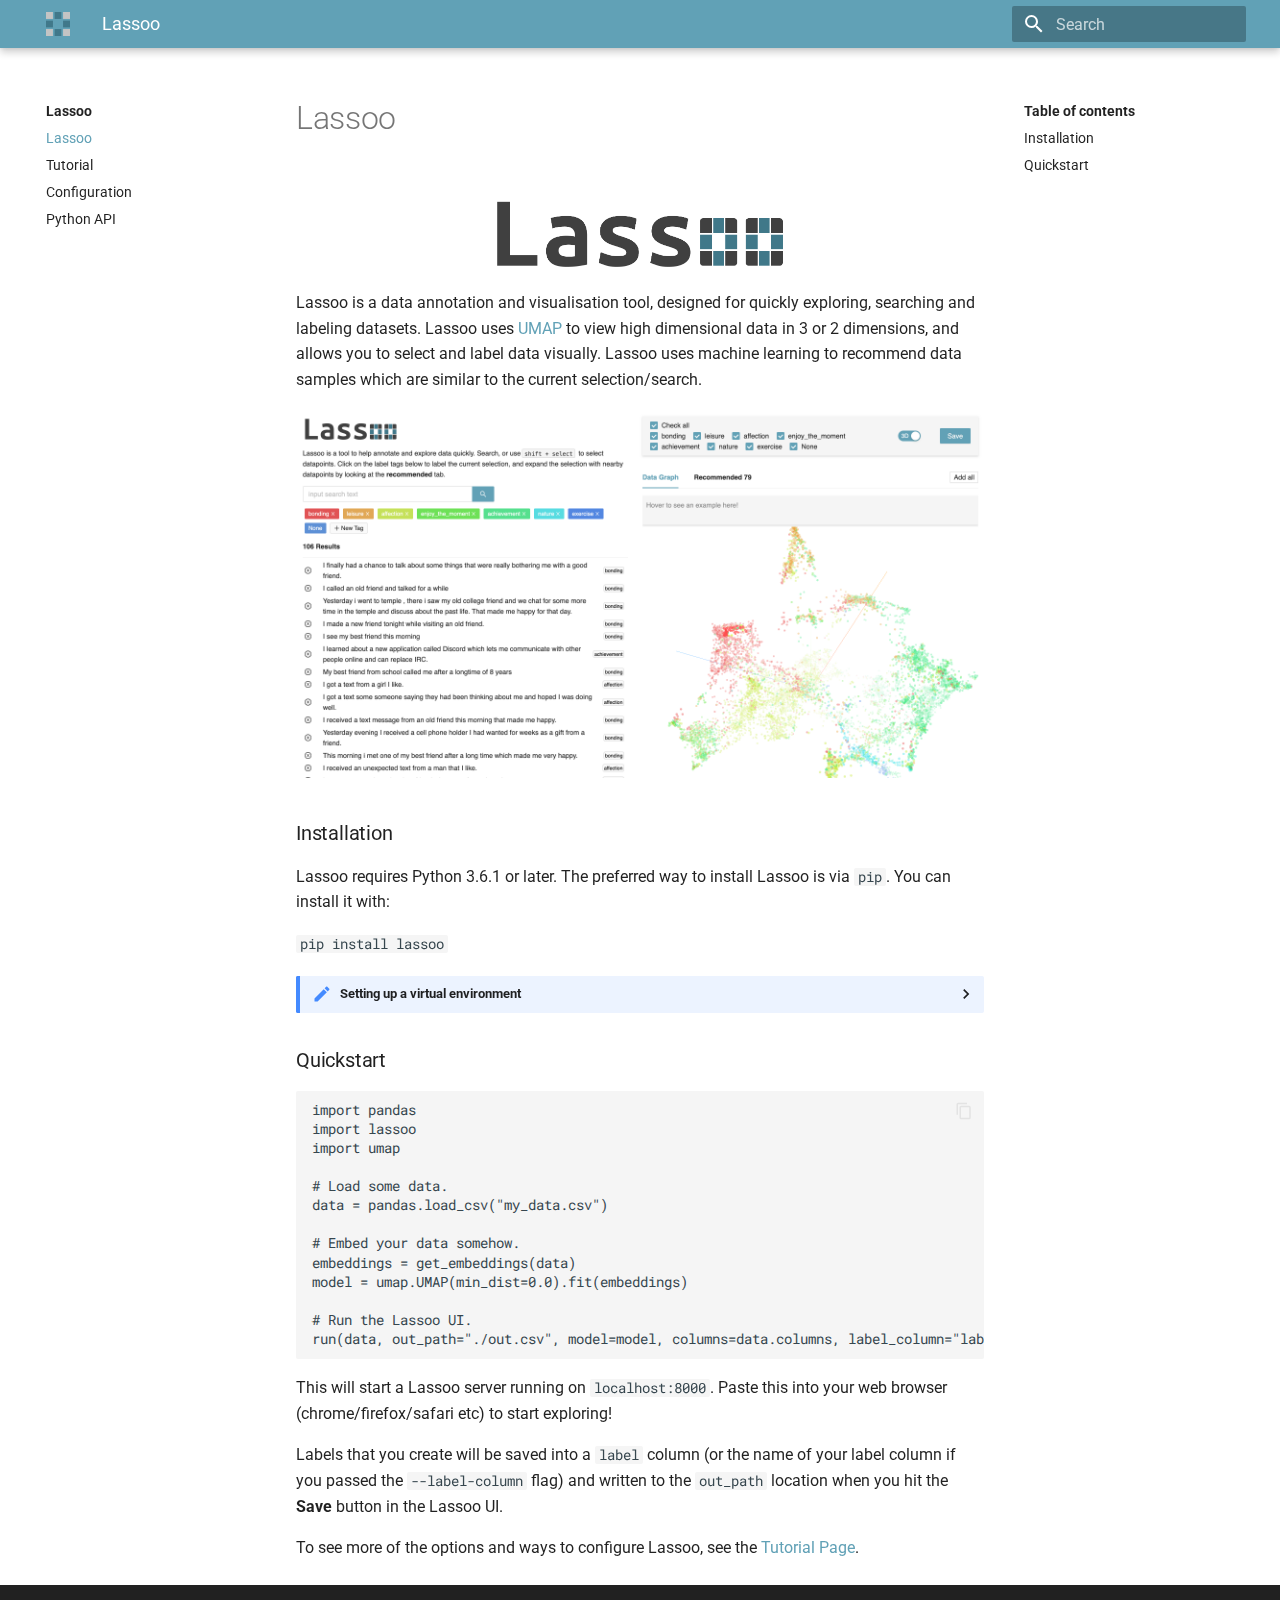
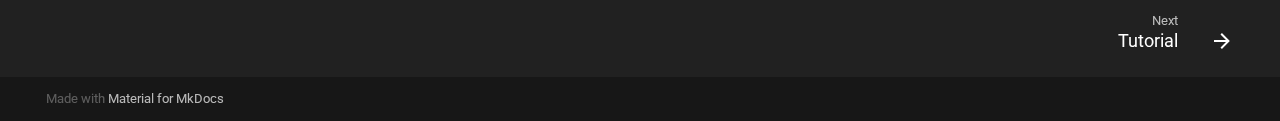
==== commit 919ec1c4: "update" ====
--- a/docs/index.html
+++ b/docs/index.html
@@ -207,26 +207,6 @@
     Quickstart
   </a>
   
-    <nav class="md-nav" aria-label="Quickstart">
-      <ul class="md-nav__list">
-        
-          <li class="md-nav__item">
-  <a href="#command-line" class="md-nav__link">
-    Command line
-  </a>
-  
-</li>
-        
-          <li class="md-nav__item">
-  <a href="#python" class="md-nav__link">
-    Python
-  </a>
-  
-</li>
-        
-      </ul>
-    </nav>
-  
 </li>
       
     </ul>
@@ -282,21 +262,6 @@
   
 
     
-      
-      
-      
-
-  
-  
-  
-    <li class="md-nav__item">
-      <a href="cli/" class="md-nav__link">
-        CLI
-      </a>
-    </li>
-  
-
-    
   </ul>
 </nav>
                   </div>
@@ -330,26 +295,6 @@
   <a href="#quickstart" class="md-nav__link">
     Quickstart
   </a>
-  
-    <nav class="md-nav" aria-label="Quickstart">
-      <ul class="md-nav__list">
-        
-          <li class="md-nav__item">
-  <a href="#command-line" class="md-nav__link">
-    Command line
-  </a>
-  
-</li>
-        
-          <li class="md-nav__item">
-  <a href="#python" class="md-nav__link">
-    Python
-  </a>
-  
-</li>
-        
-      </ul>
-    </nav>
   
 </li>
       
@@ -404,20 +349,19 @@
 </details>
 
 <h3 id="quickstart">Quickstart<a class="headerlink" href="#quickstart" title="Permanent link">#</a></h3>
-<p>You can use <code>lassoo</code> from the command line or inside Python. The quickest way to get started is to run:</p>
-<h4 id="command-line">Command line<a class="headerlink" href="#command-line" title="Permanent link">#</a></h4>
-<div class="codehilite"><pre><span></span><code>lassoo run &lt;path/to/data.csv&gt;  &lt;path/to/save.csv&gt; --text-column &lt;my_column&gt;
-</code></pre></div>
-
-<h4 id="python">Python<a class="headerlink" href="#python" title="Permanent link">#</a></h4>
 <div class="codehilite"><pre><span></span><code><span class="kn">import</span> <span class="nn">pandas</span>
-<span class="kn">from</span> <span class="nn">lassoo</span> <span class="kn">import</span> <span class="n">run</span>
+<span class="kn">import</span> <span class="nn">lassoo</span>
+<span class="kn">import</span> <span class="nn">umap</span>
 
 <span class="c1"># Load some data.</span>
 <span class="n">data</span> <span class="o">=</span> <span class="n">pandas</span><span class="o">.</span><span class="n">load_csv</span><span class="p">(</span><span class="s2">&quot;my_data.csv&quot;</span><span class="p">)</span>
 
-<span class="c1"># Run the Lassoo UI assuming the first column is the text column.</span>
-<span class="n">run</span><span class="p">(</span><span class="n">data</span><span class="p">,</span> <span class="n">out_path</span><span class="o">=</span><span class="s2">&quot;./out.csv&quot;</span><span class="p">,</span> <span class="n">text_column</span><span class="o">=</span><span class="n">data</span><span class="o">.</span><span class="n">columns</span><span class="p">[</span><span class="mi">0</span><span class="p">])</span>
+<span class="c1"># Embed your data somehow.</span>
+<span class="n">embeddings</span> <span class="o">=</span> <span class="n">get_embeddings</span><span class="p">(</span><span class="n">data</span><span class="p">)</span>
+<span class="n">model</span> <span class="o">=</span> <span class="n">umap</span><span class="o">.</span><span class="n">UMAP</span><span class="p">(</span><span class="n">min_dist</span><span class="o">=</span><span class="mf">0.0</span><span class="p">)</span><span class="o">.</span><span class="n">fit</span><span class="p">(</span><span class="n">embeddings</span><span class="p">)</span>
+
+<span class="c1"># Run the Lassoo UI.</span>
+<span class="n">run</span><span class="p">(</span><span class="n">data</span><span class="p">,</span> <span class="n">out_path</span><span class="o">=</span><span class="s2">&quot;./out.csv&quot;</span><span class="p">,</span> <span class="n">model</span><span class="o">=</span><span class="n">model</span><span class="p">,</span> <span class="n">columns</span><span class="o">=</span><span class="n">data</span><span class="o">.</span><span class="n">columns</span><span class="p">,</span> <span class="n">label_column</span><span class="o">=</span><span class="s2">&quot;label&quot;</span><span class="p">)</span>
 </code></pre></div>
 
 <p>This will start a Lassoo server running on <code>localhost:8000</code>. Paste this into your web browser (chrome/firefox/safari etc) to start exploring!</p>
